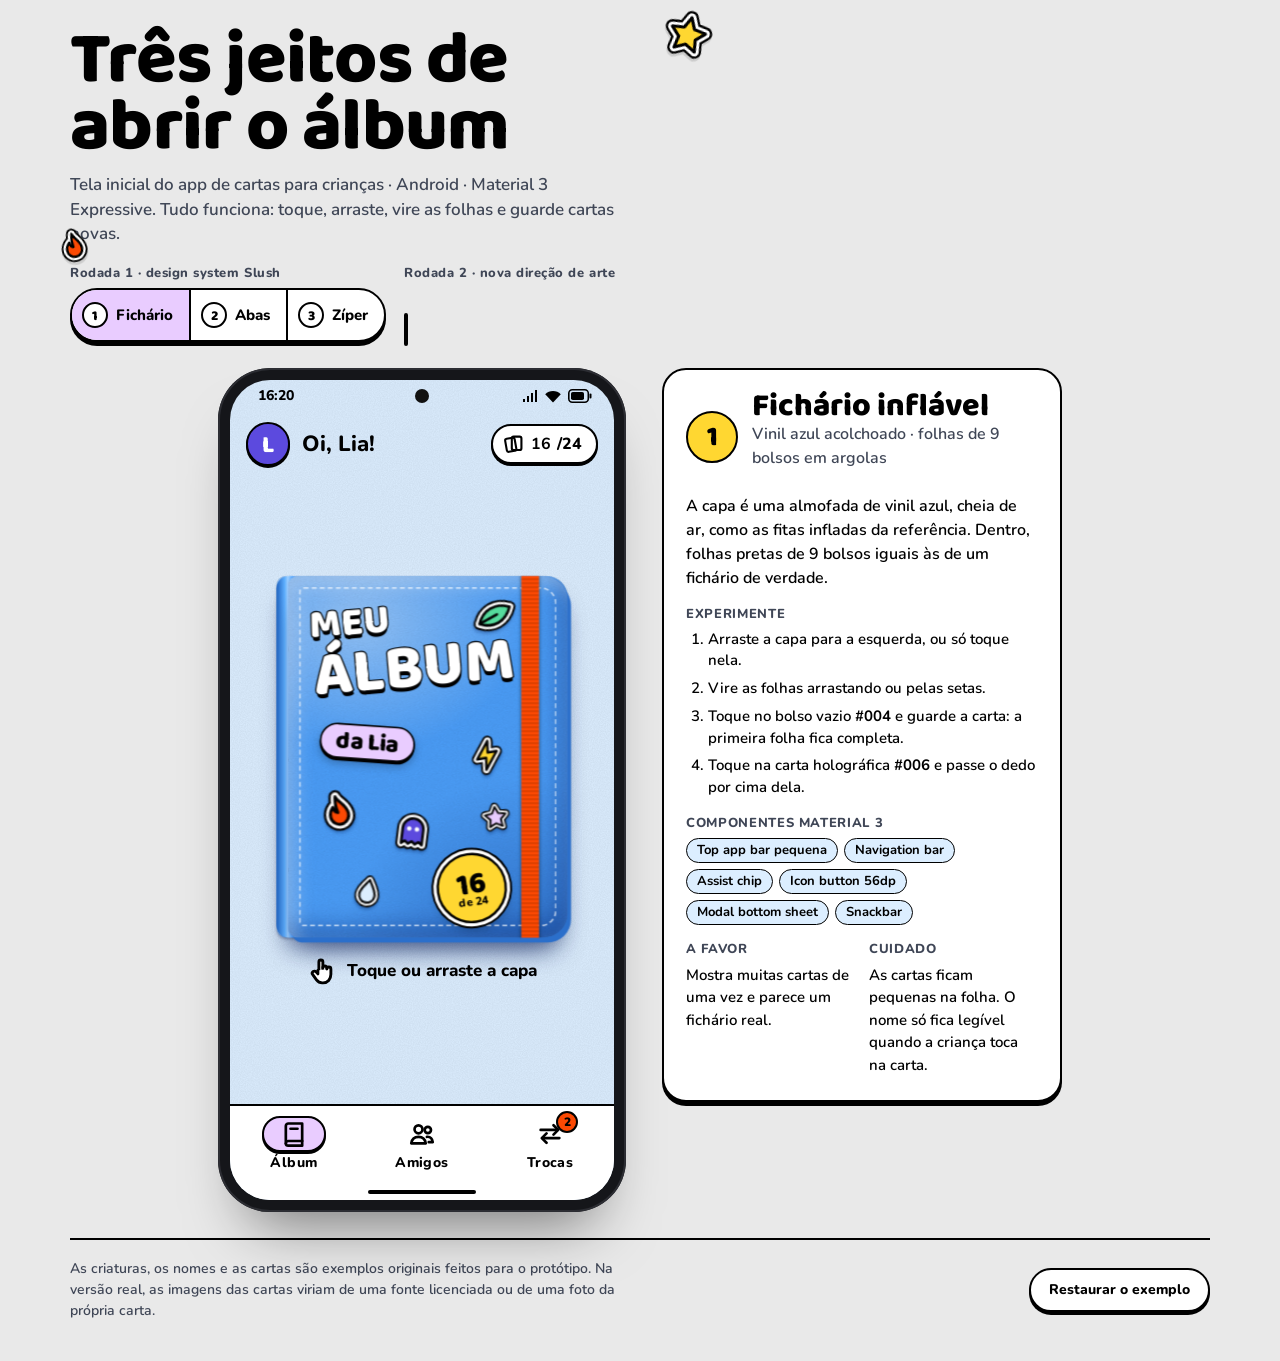
==== prototypes/home/index.html @ 99727672 "Design system do álbum e 3 protótipos da tela inicial - docs/DESIGN.md: referência Slush adaptada ao" ====
<!DOCTYPE html>
<html lang="pt-BR">
<head>
<meta charset="utf-8">
<meta name="viewport" content="width=device-width, initial-scale=1">
<title>Telas iniciais do álbum</title>
<link rel="preconnect" href="https://fonts.googleapis.com">
<link rel="preconnect" href="https://fonts.gstatic.com" crossorigin>
<link rel="stylesheet" href="https://fonts.googleapis.com/css2?family=Baloo+2:wght@600;700;800&family=Nunito:wght@600;700;800;900&display=swap">
<link rel="stylesheet" href="styles.css">
<link rel="stylesheet" href="album.css">
</head>
<body>
<div class="wrap">
  <header class="top">
    <div class="headline" id="headline">
      <h1>Três jeitos de abrir o álbum</h1>
      <p class="lede">Tela inicial do app de cartas para crianças · Android · Material 3 Expressive. Tudo funciona: toque, arraste, vire as folhas e guarde cartas novas.</p>
    </div>
    <div class="segs" id="segs"></div>
  </header>

  <main class="stagegrid">
    <div class="device-slot" id="slot">
      <div class="device" id="device">
        <div class="screen" id="screen"></div>
      </div>
    </div>
    <aside class="notes" id="notes" aria-live="polite"></aside>
  </main>

  <footer class="foot">
    <p>As criaturas, os nomes e as cartas são exemplos originais feitos para o protótipo. Na versão real, as imagens das cartas viriam de uma fonte licenciada ou de uma foto da própria carta.</p>
    <button class="btn-reset" id="reset" type="button">Restaurar o exemplo</button>
  </footer>
</div>

<svg width="0" height="0" style="position:absolute" aria-hidden="true">
  <defs>
    <linearGradient id="metal" x1="0" y1="0" x2="0" y2="1">
      <stop offset="0" stop-color="#ffffff"/>
      <stop offset=".45" stop-color="#bcc4d0"/>
      <stop offset=".6" stop-color="#7d8796"/>
      <stop offset="1" stop-color="#e9eef4"/>
    </linearGradient>
  </defs>
</svg>

<script src="core.js"></script>
<script src="v1.js"></script>
<script src="v2.js"></script>
<script src="v3.js"></script>
<script src="app.js"></script>
</body>
</html>
---- prototypes/home/styles.css ----
/* Mural pastel com adesivos de contorno preto (rodada 1); cada variação da rodada 2 troca a pele inteira */
:root {
  --carbono: #000; --papel: #fff; --ceu: #dceeff; --nevoa: #e9e9e9;
  --azul: #4da2ff; --menta: #55db9c; --lavanda: #e9ccff; --brasa: #fb4903; --sol: #ffd731; --violeta: #5c4ade;
  --primary: #5c4ade; --on-surface-v: #3f4656; --outline-v: #b9c6da;
  --display: "Baloo 2", "Nunito", ui-rounded, system-ui, sans-serif;
  --ui: "Nunito", ui-rounded, system-ui, sans-serif;
  --grain: url("data:image/svg+xml,%3Csvg xmlns='http://www.w3.org/2000/svg' width='180' height='180'%3E%3Cfilter id='n'%3E%3CfeTurbulence type='fractalNoise' baseFrequency='.85' numOctaves='2' stitchTiles='stitch'/%3E%3CfeColorMatrix values='0 0 0 0 0 0 0 0 0 0 0 0 0 0 0 0 0 0 .6 0'/%3E%3C/filter%3E%3Crect width='100%25' height='100%25' filter='url(%23n)'/%3E%3C/svg%3E");
  color-scheme: light;
}
* { box-sizing: border-box; }
html, body { margin: 0; }
body { background: var(--nevoa); color: #000; font-family: var(--ui); -webkit-font-smoothing: antialiased; }
button { font: inherit; color: inherit; }
:focus-visible { outline: 3px solid var(--primary); outline-offset: 2px; }

/* ---------- Página de apresentação ---------- */
.wrap { max-width: 1180px; margin: 0 auto; padding: 28px 20px 40px; display: grid; gap: 26px; }
.top { display: flex; flex-wrap: wrap; gap: 20px 32px; align-items: flex-end; justify-content: space-between; }
.headline { position: relative; max-width: 640px; }
h1 { font: 800 clamp(40px, 6.2vw, 74px)/.9 var(--display); margin: 0; letter-spacing: -.01em; text-wrap: balance; }
.lede { font: 600 17px/1.45 var(--ui); color: var(--on-surface-v); margin: 12px 0 0; max-width: 56ch; }
.h-stk { position: absolute; transform: rotate(var(--r)); filter: drop-shadow(0 3px 0 rgba(0, 0, 0, .12)); pointer-events: none; }
.segs { display: flex; flex-wrap: wrap; gap: 14px 18px; }
.seg-wrap { display: grid; gap: 8px; }
.seg-label { font: 800 13px/1 var(--ui); letter-spacing: .04em; color: var(--on-surface-v); }
.seg { display: flex; border: 2px solid #000; border-radius: 999px; background: #fff; box-shadow: 0 4px 0 #000; overflow: hidden; width: max-content; max-width: 100%; }
.seg button { appearance: none; border: 0; background: transparent; font: 800 15px/1 var(--ui); padding: 0 16px 0 10px; height: 50px; display: flex; align-items: center; gap: 8px; cursor: pointer; white-space: nowrap; }
.seg button + button { border-left: 2px solid #000; }
.seg button[aria-selected="true"] { background: var(--lavanda); }
.seg b { display: grid; place-items: center; width: 26px; height: 26px; border-radius: 50%; border: 2px solid #000; background: #fff; font: 800 14px/1 var(--display); padding-top: 2px; }
.stagegrid { display: grid; grid-template-columns: auto minmax(280px, 400px); gap: 36px; justify-content: center; align-items: start; }
@media (max-width: 880px) { .stagegrid { grid-template-columns: 1fr; justify-items: center; } }
.device-slot { position: relative; }
.device { position: absolute; left: 0; top: 0; width: 408px; height: 844px; padding: 12px; background: #15161a; border-radius: 52px; transform-origin: 0 0; box-shadow: 0 40px 60px -30px rgba(0, 0, 0, .5), inset 0 0 0 2px #2c2d33; }
body.narrow .device { width: 384px; height: 820px; padding: 0; background: none; box-shadow: none; }
body.narrow .screen { box-shadow: 0 0 0 2px #000; border-radius: 28px; }
.notes { display: grid; gap: 16px; }
.ncard { background: #fff; border: 2px solid #000; border-radius: 24px; box-shadow: 0 4px 0 #000; padding: 22px 22px 24px; }
.n-top { display: flex; gap: 14px; align-items: center; margin-bottom: 12px; }
.n-num { flex: none; display: grid; place-items: center; width: 52px; height: 52px; border-radius: 50%; border: 2px solid #000; background: var(--sol); font: 800 28px/1 var(--display); padding-top: 3px; }
.ncard h2 { font: 800 32px/.92 var(--display); margin: 0; text-wrap: balance; }
.n-tag { margin: 4px 0 0; font: 700 14px/1.3 var(--ui); color: var(--on-surface-v); }
.ncard p { font: 600 16px/1.5 var(--ui); margin: 0 0 12px; }
.ncard h3 { font: 800 13px/1 var(--ui); letter-spacing: .05em; text-transform: uppercase; margin: 18px 0 8px; color: var(--on-surface-v); }
.ncard ol { margin: 0; padding-left: 22px; display: grid; gap: 6px; font: 600 15px/1.45 var(--ui); }
.n-chips { display: flex; flex-wrap: wrap; gap: 6px; }
.n-chips span { border: 1.5px solid #000; border-radius: 999px; padding: 5px 10px; font: 700 13px/1 var(--ui); background: var(--ceu); }
.n-refs { font: 600 14px/1.45 var(--ui); margin: 0; }
.n-pc { display: grid; grid-template-columns: 1fr 1fr; gap: 14px; }
.n-pc p { font-size: 15px; margin: 0; }
.foot { display: flex; flex-wrap: wrap; gap: 12px 24px; align-items: center; justify-content: space-between; border-top: 2px solid #000; padding-top: 18px; }
.foot p { margin: 0; font: 600 14px/1.5 var(--ui); color: var(--on-surface-v); max-width: 70ch; }
.btn-reset { appearance: none; border: 2px solid #000; background: #fff; border-radius: 999px; height: 44px; padding: 0 18px; font: 800 14px/1 var(--ui); cursor: pointer; box-shadow: 0 3px 0 #000; }

/* ---------- Tela do Android ---------- */
.screen { position: relative; width: 384px; height: 820px; border-radius: 40px; overflow: hidden; background: var(--ceu); display: grid; grid-template-rows: 32px 64px 1fr 80px 16px; isolation: isolate; font-family: var(--ui); }
.screen::before { content: ""; position: absolute; inset: 0; background: var(--grain); opacity: .12; mix-blend-mode: multiply; pointer-events: none; z-index: 0; }
.statusbar { display: flex; align-items: center; justify-content: space-between; padding: 0 22px 0 28px; font: 800 14px/1 var(--ui); position: relative; z-index: 2; }
.cam { position: absolute; left: 50%; top: 9px; width: 14px; height: 14px; margin-left: -7px; border-radius: 50%; background: #111; }
.sb-icons { display: flex; gap: 6px; align-items: center; }
.appbar { display: flex; align-items: center; gap: 12px; padding: 0 16px; position: relative; z-index: 20; }
.avatar { flex: none; width: 44px; height: 44px; border-radius: 50%; background: var(--violeta); border: 2px solid #000; box-shadow: 0 2px 0 #000; display: grid; place-items: center; color: #fff; font: 800 24px/1 var(--display); padding-top: 3px; }
.ab-title { font: 800 22px/1.1 var(--ui); flex: 1; white-space: nowrap; overflow: hidden; text-overflow: ellipsis; }
.icon-btn { flex: none; width: 48px; height: 48px; border-radius: 50%; border: 2px solid #000; background: #fff; box-shadow: 0 3px 0 #000; display: grid; place-items: center; cursor: pointer; transition: transform .14s cubic-bezier(.3, 1.6, .5, 1), box-shadow .14s; }
.icon-btn:active { transform: translateY(3px); box-shadow: 0 0 0 #000; }
.count { flex: none; display: inline-flex; align-items: center; gap: 6px; height: 40px; padding: 0 14px 0 10px; border-radius: 999px; border: 2px solid #000; background: #fff; box-shadow: 0 2px 0 #000; font: 800 16px/1 var(--ui); font-variant-numeric: tabular-nums; }
.count.bump { animation: bump .5s cubic-bezier(.3, 1.6, .5, 1); }
@keyframes bump { 40% { transform: scale(1.22) rotate(-4deg); } }
.stage { position: relative; overflow: hidden; z-index: 1; }
.navbar { position: relative; z-index: 20; background: #fff; border-top: 2px solid #000; display: grid; grid-template-columns: repeat(3, 1fr); padding-top: 10px; }
.nav-item { appearance: none; border: 0; background: none; display: flex; flex-direction: column; align-items: center; gap: 4px; cursor: pointer; padding: 0; }
.nav-ind { position: relative; width: 64px; height: 36px; border-radius: 999px; display: grid; place-items: center; border: 2px solid transparent; }
.nav-item.active .nav-ind { background: var(--lavanda); border-color: #000; box-shadow: 0 2px 0 #000; }
.nav-lb { font: 800 14px/1 var(--ui); letter-spacing: .03em; }
.badge { position: absolute; top: -7px; right: 2px; min-width: 22px; height: 22px; padding: 0 5px; border-radius: 999px; background: var(--brasa); border: 2px solid #000; font: 900 12px/18px var(--ui); color: #000; text-align: center; font-style: normal; }
.gesture { position: relative; z-index: 20; background: #fff; display: grid; place-items: center; }
.gesture i { width: 108px; height: 4px; border-radius: 4px; background: #000; }

/* Dica com mãozinha */
.hint { position: absolute; left: 0; right: 0; display: flex; align-items: center; justify-content: center; gap: 10px; font: 800 17px/1.2 var(--ui); pointer-events: none; z-index: 45; }
.hand { display: grid; place-items: center; animation: tap 1.6s ease-in-out infinite; }
@keyframes tap { 0%, 100% { transform: translateY(0) scale(1); } 40% { transform: translateY(-6px) rotate(-8deg); } 55% { transform: translateY(2px) scale(.9); } }

/* Botões */
.btn { position: relative; appearance: none; display: inline-flex; align-items: center; justify-content: center; gap: 8px; height: 56px; padding: 0 24px; border-radius: 999px; border: 2px solid #000; font: 800 16px/1 var(--ui); letter-spacing: .03em; cursor: pointer; box-shadow: 0 4px 0 #000; transition: transform .16s cubic-bezier(.3, 1.6, .5, 1), box-shadow .16s; }
.btn:active { transform: translateY(4px); box-shadow: 0 0 0 #000; transition-duration: .06s; }
.btn-filled { background: var(--primary); color: #fff; height: 64px; width: 100%; font-size: 17px; }
.btn-filled::before { content: ""; position: absolute; left: 24px; top: 9px; width: 34%; height: 7px; border-radius: 99px; background: rgba(255, 255, 255, .38); }
.btn-text { background: none; border-color: transparent; box-shadow: none; height: 48px; width: 100%; color: var(--primary); }
.btn-text:active { transform: none; }
.rbtn { width: 56px; height: 56px; border-radius: 50%; border: 2px solid #000; background: #fff; box-shadow: 0 4px 0 #000; display: grid; place-items: center; cursor: pointer; transition: transform .16s cubic-bezier(.3, 1.6, .5, 1), box-shadow .16s, opacity .2s; }
.rbtn:active { transform: translateY(4px); box-shadow: 0 0 0 #000; }
.rbtn:disabled { opacity: .35; box-shadow: none; cursor: default; }
.pagepill { height: 44px; padding: 0 18px; display: flex; align-items: center; gap: 5px; border-radius: 999px; border: 2px solid #000; background: #fff; font: 800 16px/1 var(--ui); }

/* Camadas: scrim, sheet, carta ampliada, snackbar, confete */
.scrim { position: absolute; inset: 0; background: rgba(10, 12, 30, .55); opacity: 0; pointer-events: none; transition: opacity .3s; z-index: 50; }
.scrim.on { opacity: 1; pointer-events: auto; }
.sheet { position: absolute; left: 0; right: 0; bottom: 0; z-index: 60; background: #f4f9ff; border: 2px solid #000; border-bottom: 0; border-radius: 28px 28px 0 0; padding: 10px 24px 26px; transform: translateY(105%); display: flex; flex-direction: column; gap: 10px; }
.sh-handle { width: 32px; height: 4px; border-radius: 4px; background: #000; opacity: .4; margin: 0 auto 6px; }
.sh-chips { display: flex; gap: 8px; flex-wrap: wrap; }
.chip { display: inline-flex; align-items: center; gap: 6px; height: 32px; padding: 0 12px; border-radius: 999px; border: 2px solid #000; background: #fff; font: 800 14px/1 var(--ui); }
.chip-type { background: var(--tc); color: var(--on); }
.sh-title { font: 800 34px/.95 var(--display); margin: 4px 0 0; }
.sh-text { font: 600 17px/1.4 var(--ui); margin: 0; }
.sh-tip { font: 700 14px/1.3 var(--ui); color: var(--on-surface-v); margin: 0; }
.sh-actions { display: grid; gap: 4px; margin-top: 6px; }
.zoom { position: absolute; z-index: 55; perspective: 900px; cursor: pointer; touch-action: none; }
.zoom-tilt { transition: transform .25s ease-out; transform-style: preserve-3d; }
.zoom-flip { position: relative; aspect-ratio: 63/88; transform-style: preserve-3d; transition: transform .6s cubic-bezier(.3, 1.35, .5, 1); }
.zoom-flip.is-back { transform: rotateY(180deg); }
.zoom .zf { position: absolute; inset: 0; backface-visibility: hidden; -webkit-backface-visibility: hidden; }
.zoom .zf.back { transform: rotateY(180deg); }
.zoom .tcard, .zoom .tback { box-shadow: 0 2px 3px rgba(0, 0, 0, .35), 0 24px 40px -12px rgba(0, 0, 0, .55); }
.zoom .tc-glare { opacity: 1; }
.zoom .holo { animation: none; }
.snack { position: absolute; left: 16px; right: 16px; bottom: 108px; z-index: 80; min-height: 52px; padding: 14px 20px; border-radius: 999px; background: #000; color: #fff; font: 700 16px/1.3 var(--ui); display: flex; align-items: center; opacity: 0; transform: translateY(16px); transition: opacity .25s, transform .35s cubic-bezier(.3, 1.5, .5, 1); pointer-events: none; }
.snack.show { opacity: 1; transform: none; }
.conf { position: absolute; left: 0; top: 0; z-index: 90; pointer-events: none; display: block; }
.conf.dot { width: 10px; height: 10px; border-radius: 50%; border: 1.5px solid #000; }
.conf.sq { width: 9px; height: 9px; border-radius: 2px; border: 1.5px solid #000; }

/* ---------- Carta ---------- */
.tcard { container-type: inline-size; position: relative; width: 100%; aspect-ratio: 63/88; border-radius: 4.8% / 3.44%; overflow: hidden;
  background: linear-gradient(155deg, color-mix(in srgb, var(--tc) 70%, #fff) 0%, var(--tc) 38%, color-mix(in srgb, var(--tc) 82%, #000) 100%);
  box-shadow: 0 .6px 1.4px rgba(0, 0, 0, .45); }
.tc-in { position: absolute; inset: 4.4cqw; border-radius: 3.2cqw; background: #fff; border: .8cqw solid #000; padding: 3cqw 3.2cqw; display: flex; flex-direction: column; gap: 2.4cqw; }
.tc-head { display: flex; align-items: baseline; justify-content: space-between; gap: 2cqw; }
.tc-name { font: 800 10.5cqw/1 var(--display); white-space: nowrap; letter-spacing: -.01em; padding-top: 1cqw; }
.tc-hp { font: 800 9cqw/1 var(--display); white-space: nowrap; }
.tc-hp small { font: 800 5cqw/1 var(--ui); margin-right: .8cqw; }
.tc-art { position: relative; aspect-ratio: 100/78; border: .8cqw solid #000; border-radius: 2.4cqw; overflow: hidden; background: var(--tl); }
.tc-art svg { display: block; width: 100%; height: 100%; }
.tc-move { display: flex; align-items: center; gap: 2cqw; font: 800 6.6cqw/1 var(--ui); white-space: nowrap; }
.tc-move b { margin-left: auto; font: 800 9cqw/1 var(--display); }
.tc-energy { flex: none; display: grid; place-items: center; width: 9cqw; height: 9cqw; padding: 1.2cqw; border-radius: 50%; background: var(--tc); border: .6cqw solid #000; }
.tc-energy svg { width: 100%; height: 100%; }
.tc-desc { margin: 0; font: 600 5.4cqw/1.25 var(--ui); color: #3f4656; flex: 1; }
.tc-foot { display: flex; justify-content: space-between; font: 800 5.6cqw/1 var(--ui); }
.tc-glare { position: absolute; inset: 0; pointer-events: none; background: radial-gradient(circle at var(--gx, 30%) var(--gy, 20%), rgba(255, 255, 255, .5), transparent 50%); mix-blend-mode: soft-light; opacity: 0; transition: opacity .3s; }
.holo { position: absolute; inset: 0; pointer-events: none; mix-blend-mode: color-dodge; opacity: .55;
  background: repeating-linear-gradient(115deg, #ff5fa2 0%, #ffd731 6%, #55db9c 12%, #4da2ff 18%, #b48cff 24%, #ff5fa2 30%);
  background-size: 300% 300%; background-position: var(--hx, 30%) var(--hy, 30%); animation: holo 5s ease-in-out infinite alternate; }
@keyframes holo { to { background-position: 90% 70%; } }
.tback { container-type: inline-size; position: relative; width: 100%; aspect-ratio: 63/88; border-radius: 4.8% / 3.44%; overflow: hidden; background: #2a1a7a; }
.tb-rings { position: absolute; inset: 4.4cqw; border-radius: 3.2cqw; background: repeating-radial-gradient(circle at 50% 50%, #5c4ade 0 7cqw, #6d5cf0 7cqw 14cqw); }
.tb-star { position: absolute; left: 30%; right: 30%; top: 22%; aspect-ratio: 1; display: block; }
.tb-star svg { width: 100%; height: 100%; }
.tb-word { position: absolute; left: 0; right: 0; bottom: 18%; text-align: center; font: 800 13cqw/.9 var(--display); color: #fff; -webkit-text-stroke: .8cqw #000; paint-order: stroke fill; }
.tb-q { position: absolute; left: 0; right: 0; bottom: 12%; text-align: center; font: 800 46cqw/1 var(--display); color: #fff; -webkit-text-stroke: 1.4cqw #000; paint-order: stroke fill; }

/* Bolso vazio, adesivos de status, carimbo */
.pk { appearance: none; border: 0; padding: 0; margin: 0; background: none; cursor: pointer; position: relative; display: block; text-align: left; }
.anchor { display: block; transform: translate(calc(var(--ix, 0) * var(--ins, 0) * 100%), calc(var(--iy, 0) * var(--ins, 0) * 100%)) translate(var(--dx, 0px), var(--dy, 0px)) rotate(var(--rot, 0deg)); }
.anchor.lifted { visibility: hidden; }
.ph { position: absolute; inset: 0; border-radius: 4.8% / 3.44%; display: block; container-type: inline-size; }
.ph-sil { position: absolute; left: 8%; right: 8%; top: 12%; aspect-ratio: 100/80; }
.ph-sil svg { width: 100%; height: 100%; display: block; }
.ph-q { position: absolute; left: 0; right: 0; top: 48%; text-align: center; font: 800 34cqw/1 var(--display); }
.ph-num { position: absolute; left: 0; right: 0; bottom: 7%; text-align: center; font: 800 max(12px, 12cqw)/1 var(--ui); font-style: normal; }
.dup { position: absolute; z-index: 3; top: -6px; right: -6px; min-width: 28px; height: 28px; padding: 0 4px; border-radius: 999px; background: var(--sol); border: 2px solid #000; box-shadow: 0 2px 0 #000; font: 900 13px/24px var(--ui); text-align: center; color: #000; }
.newb { position: absolute; z-index: 3; top: -7px; left: -6px; padding: 3px 7px; border-radius: 999px; background: var(--brasa); border: 2px solid #000; box-shadow: 0 2px 0 #000; font: 900 12px/1 var(--ui); letter-spacing: .04em; transform: rotate(-8deg); color: #000; }
.stamp { display: inline-flex; align-items: center; gap: 4px; padding: 4px 12px 5px 6px; border-radius: 999px; background: var(--menta); border: 2.5px solid #000; box-shadow: 0 3px 0 #000; font: 800 17px/1 var(--display); transform: rotate(8deg); white-space: nowrap; color: #000; }
.stamp.pop { animation: pop .6s cubic-bezier(.3, 1.6, .5, 1) both; }
@keyframes pop { 0% { transform: scale(0) rotate(-30deg); } 100% { transform: scale(1) rotate(8deg); } }

/* Folhas que viram */
.flip-host { touch-action: pan-y; }
.leaf { position: absolute; inset: 0; transform-style: preserve-3d; }
.leaf-Y { transform-origin: 0 50%; }
.leaf-X { transform-origin: 50% 0; }
.leaf-face { position: absolute; inset: 0; backface-visibility: hidden; -webkit-backface-visibility: hidden; }
.leaf-back-Y { transform: rotateY(180deg); }
.leaf-back-X { transform: rotateX(180deg); }
.leaf-shade { position: absolute; inset: 0; background: linear-gradient(90deg, rgba(0, 0, 0, .55), rgba(0, 0, 0, .12) 60%, rgba(0, 0, 0, 0)); opacity: 0; pointer-events: none; z-index: 20; }
.leaf-X .leaf-shade { background: linear-gradient(180deg, rgba(0, 0, 0, .5), rgba(0, 0, 0, .1) 60%, rgba(0, 0, 0, 0)); }
.leaf-light { position: absolute; inset: 0; background: linear-gradient(90deg, rgba(255, 255, 255, 0), rgba(255, 255, 255, .7)); opacity: 0; pointer-events: none; mix-blend-mode: soft-light; z-index: 20; }
.face { position: absolute; inset: 0; backface-visibility: hidden; -webkit-backface-visibility: hidden; }
.grain { position: absolute; inset: 0; background: var(--grain); opacity: .2; mix-blend-mode: multiply; border-radius: inherit; pointer-events: none; }
.book { position: absolute; left: 0; top: 0; transform-origin: 0 0; }

@media (prefers-reduced-motion: reduce) {
  *, *::before, *::after { animation: none !important; transition-duration: .01ms !important; }
}
---- prototypes/home/album.css ----
/* ===== Rodada 1 — V1 Fichário inflável ===== */
.v1-book { width: 364px; height: 452px; perspective: 1800px; }
.v1-back { position: absolute; inset: 0; border-radius: 12px 26px 26px 12px; background: radial-gradient(120% 80% at 30% 0%, rgba(255, 255, 255, .25), transparent 50%), #4f9ff7; box-shadow: inset 0 0 0 1.5px rgba(255, 255, 255, .25), inset -10px -14px 24px rgba(0, 30, 110, .3), 0 2px 3px rgba(10, 20, 60, .3), 0 22px 30px -12px rgba(10, 30, 90, .5); }
.v1-spine { position: absolute; left: 0; top: 0; bottom: 0; width: 34px; border-radius: 16px; background: linear-gradient(90deg, #1f63c0, #5fb0ff 30%, #9fd0ff 42%, #4da2ff 60%, #2366c4); z-index: 2; }
.v1-leaves { position: absolute; left: 38px; top: 10px; right: 10px; bottom: 10px; z-index: 10; perspective: 1700px; }
.v1-leaves .leaf-face { border-radius: 10px; }
.v1-rings { position: absolute; left: 14px; top: 10px; bottom: 10px; width: 44px; z-index: 30; pointer-events: none; }
.ring { position: absolute; left: 0; width: 44px; height: 24px; transform: translateY(-62%); overflow: visible; }
.v1-cover { position: absolute; left: 14px; top: 0; width: 350px; height: 452px; transform-origin: 0 50%; transform-style: preserve-3d; z-index: 40; cursor: grab; touch-action: pan-y; }
.v1-cf { border-radius: 12px 30px 30px 12px; overflow: hidden;
  background: radial-gradient(130% 80% at 25% 12%, rgba(255, 255, 255, .42), rgba(255, 255, 255, 0) 46%), radial-gradient(120% 90% at 85% 105%, rgba(0, 40, 130, .38), rgba(0, 40, 130, 0) 55%), #4da2ff;
  box-shadow: inset 10px 12px 22px rgba(255, 255, 255, .35), inset -12px -16px 26px rgba(0, 30, 110, .35), 5px 7px 0 -1px #2b6fcb, 0 26px 34px -14px rgba(10, 30, 90, .55); }
.v1-ci { transform: rotateY(180deg); border-radius: 30px 12px 12px 30px; background: #7db9ff; box-shadow: inset 0 0 0 2px rgba(255, 255, 255, .2), inset 0 0 40px rgba(0, 40, 130, .25); }
.stitch { position: absolute; inset: 14px; border: 2.5px dashed rgba(255, 255, 255, .7); border-radius: 6px 20px 20px 6px; pointer-events: none; }
.v1-title { position: absolute; left: 30px; top: 30px; display: flex; flex-direction: column; gap: 6px; transform: rotate(-5deg); color: #fff; -webkit-text-stroke: 3px #000; paint-order: stroke fill; text-shadow: 0 5px 0 #000; }
.v1-title span:first-child { font: 800 50px/.9 var(--display); }
.v1-title span:last-child { font: 800 78px/.9 var(--display); }
.v1-name { position: absolute; left: 40px; top: 186px; background: var(--lavanda); border: 2.5px solid #000; border-radius: 999px; padding: 6px 18px 4px; font: 800 30px/1 var(--display); transform: rotate(4deg); box-shadow: 0 3px 0 #000, 0 6px 10px rgba(0, 0, 0, .25); }
.cstk { position: absolute; transform: rotate(var(--r)); filter: drop-shadow(0 3px 2px rgba(0, 30, 90, .3)); }
.v1-prog { position: absolute; left: 186px; top: 346px; width: 88px; height: 88px; border-radius: 50%; background: var(--sol); border: 3px solid #000; box-shadow: 0 0 0 4px #fff, 0 0 0 6.5px #000, 0 8px 12px rgba(0, 0, 0, .25); display: flex; flex-direction: column; align-items: center; justify-content: center; transform: rotate(-8deg); }
.v1-prog b { font: 800 38px/.8 var(--display); padding-top: 6px; }
.v1-prog span { font: 800 14px/1 var(--ui); }
.v1-strap { position: absolute; top: -3px; bottom: -3px; left: 292px; width: 22px; border-radius: 3px; background: repeating-linear-gradient(0deg, #e04000 0 2px, #fb4903 2px 5px); box-shadow: -2px 0 3px rgba(0, 0, 0, .25), 2px 0 3px rgba(0, 0, 0, .25); transition: transform .28s cubic-bezier(.3, 0, .8, .15), opacity .28s; }
.strap-off .v1-strap { transform: translateX(90px) rotate(10deg); opacity: 0; }
.v1-plate { position: absolute; left: 70px; right: 70px; top: 150px; padding: 18px; border-radius: 18px; background: #fff; border: 2.5px solid #000; text-align: center; transform: rotate(-3deg); }
.v1-plate small, .v2-plate small, .v3-plate small { display: block; font: 700 15px/1.2 var(--ui); }
.v1-plate b, .v2-plate b, .v3-plate b { font: 800 44px/1 var(--display); }
.v1-leaf { position: absolute; inset: 0; border-radius: 10px; background: #1b2033; box-shadow: inset 0 0 0 1px rgba(255, 255, 255, .06), 0 1px 2px rgba(0, 0, 0, .4); }
.v1-lb { position: absolute; inset: 0; border-radius: 10px; background: #151a2b; background-image: linear-gradient(rgba(255, 255, 255, .05) 1px, transparent 1px), linear-gradient(90deg, rgba(255, 255, 255, .05) 1px, transparent 1px); background-size: 33.3% 33.3%; }
.hole { position: absolute; left: 8px; width: 10px; height: 10px; margin-top: -5px; border-radius: 50%; background: #090c16; box-shadow: 0 0 0 2.5px rgba(255, 255, 255, .14); }
.v1-grid { position: absolute; inset: 12px 10px 12px 26px; display: grid; grid-template-columns: repeat(3, 1fr); gap: 7px; align-content: center; }
.pk1 { aspect-ratio: .72; border-radius: 6px; background: rgba(255, 255, 255, .035); box-shadow: inset 0 0 0 1px rgba(255, 255, 255, .1); }
.pk1 .anchor { position: absolute; left: 4%; right: 4%; bottom: 3%; aspect-ratio: 63/88; }
.sleeve { position: absolute; pointer-events: none; z-index: 2; }
.pk1 .sleeve { inset: 9% 0 0; border-radius: 3px 3px 6px 6px; background: linear-gradient(118deg, rgba(255, 255, 255, .28), rgba(255, 255, 255, .06) 26%, rgba(255, 255, 255, 0) 40%, rgba(255, 255, 255, .1) 62%, rgba(255, 255, 255, 0) 78%); border-top: 1.5px solid rgba(255, 255, 255, .6); box-shadow: inset 0 0 0 1px rgba(255, 255, 255, .14); }
.pk1.unused { cursor: default; }
.v1 .ph { border: 1.5px dashed rgba(255, 255, 255, .3); }
.v1 .ph-q { color: rgba(255, 255, 255, .35); }
.v1 .ph-num { color: rgba(255, 255, 255, .78); }
.v1-stamp { position: absolute; top: -10px; right: -8px; z-index: 5; }
.ctrls { position: absolute; left: 10px; width: 364px; display: flex; align-items: center; justify-content: space-between; opacity: 0; pointer-events: none; z-index: 45; }

/* ===== V2 Livro de abas ===== */
.v2-book { width: 360px; height: 568px; perspective: 2000px; }
.v2-board { position: absolute; left: 2px; top: 0; width: 326px; height: 568px; border-radius: 6px 14px 14px 6px; background: #efbf00; box-shadow: inset 0 0 0 1px rgba(0, 0, 0, .08), 0 2px 3px rgba(10, 20, 60, .3), 0 22px 30px -12px rgba(10, 30, 90, .5); }
.v2-bind { position: absolute; left: 0; top: 0; width: 16px; height: 568px; border-radius: 6px 0 0 6px; background: linear-gradient(90deg, #3d2fb0, #7b6cf2 45%, #5c4ade); z-index: 12; }
.v2-tabs { position: absolute; left: 312px; top: 62px; display: flex; flex-direction: column; gap: 6px; z-index: 5; }
.tab2 { appearance: none; width: 46px; height: 62px; border: 2px solid #000; border-left: 0; border-radius: 0 16px 16px 0; background: var(--tc); box-shadow: 0 3px 0 #000; display: flex; flex-direction: column; align-items: center; justify-content: center; gap: 6px; padding: 0 0 0 10px; cursor: pointer; transition: height .35s cubic-bezier(.3, 1.4, .5, 1), width .35s cubic-bezier(.3, 1.4, .5, 1); }
.tab2 span { display: none; writing-mode: vertical-rl; font: 800 13px/1 var(--ui); letter-spacing: .03em; color: var(--on); }
.tab2.on { height: 116px; width: 52px; }
.tab2.on span { display: block; }
.v2-leaves { position: absolute; left: 10px; top: 6px; width: 312px; height: 556px; z-index: 10; perspective: 2000px; }
.v2-cover { position: absolute; left: 0; top: 0; width: 330px; height: 568px; transform-origin: 0 50%; transform-style: preserve-3d; z-index: 40; cursor: pointer; }
.v2-cf { border-radius: 6px 16px 16px 6px; overflow: hidden;
  background: radial-gradient(130% 90% at 20% 0%, rgba(255, 255, 255, .35), transparent 55%), radial-gradient(120% 80% at 90% 110%, rgba(140, 90, 0, .25), transparent 60%), #ffd731;
  box-shadow: 5px 6px 0 -1px #e2b100, 9px 10px 0 -2px #fff, 10px 11px 0 -1px #d9dee8, 0 26px 34px -14px rgba(10, 30, 90, .55); }
.v2-ci { transform: rotateY(180deg); border-radius: 16px 6px 6px 16px; background: radial-gradient(circle at 20px 20px, #fff 0 3px, transparent 3.5px) 0 0/40px 40px, #e9ccff; }
.linen { position: absolute; inset: 0; background: repeating-linear-gradient(0deg, rgba(0, 0, 0, .035) 0 1px, transparent 1px 3px), repeating-linear-gradient(90deg, rgba(255, 255, 255, .12) 0 1px, transparent 1px 3px); pointer-events: none; }
.v2-cloth { position: absolute; left: 0; top: 0; bottom: 0; width: 42px; background: linear-gradient(90deg, #3d2fb0, #7b6cf2 40%, #5c4ade 70%, #4a3ac6); box-shadow: 2px 0 0 rgba(0, 0, 0, .25); }
.v2-cloth::before, .v2-cloth::after { content: ""; position: absolute; left: 0; right: 0; height: 3px; background: rgba(0, 0, 0, .25); box-shadow: 0 1px 0 rgba(255, 255, 255, .25); }
.v2-cloth::before { top: 44px; } .v2-cloth::after { bottom: 44px; }
.v2-corner { position: absolute; right: 0; width: 54px; height: 54px; background: linear-gradient(135deg, #7b6cf2, #4a3ac6); }
.v2-corner.tr { top: 0; clip-path: polygon(0 0, 100% 0, 100% 100%); }
.v2-corner.br { bottom: 0; clip-path: polygon(100% 0, 100% 100%, 0 100%); }
.v2-title { position: absolute; left: 64px; top: 40px; font: 800 72px/.9 var(--display); text-shadow: 0 4px 0 rgba(255, 255, 255, .55); }
.v2-window { position: absolute; left: 80px; top: 214px; width: 206px; height: 180px; border-radius: 28px; background: #d9ab00; padding: 6px; box-shadow: inset 0 3px 0 rgba(255, 255, 255, .5); }
.v2-win-in { position: relative; width: 100%; height: 100%; border-radius: 22px; overflow: hidden; background: #f6ecff; }
.v2-win-in svg { width: 100%; height: 100%; display: block; }
.v2-win-in::after { content: ""; position: absolute; inset: 0; border-radius: inherit; box-shadow: inset 0 8px 14px rgba(0, 0, 0, .35); }
.v2-fav { position: absolute; left: 42px; right: 0; top: 408px; text-align: center; }
.v2-fav span { display: inline-block; background: #fff; border: 2px solid #000; border-radius: 999px; padding: 6px 14px; font: 800 14px/1 var(--ui); transform: rotate(-3deg); }
.v2-sub { position: absolute; left: 42px; right: 0; bottom: 50px; text-align: center; font: 800 18px/1 var(--ui); }
.v2-plate { position: absolute; left: 60px; right: 60px; top: 190px; padding: 22px 18px; border-radius: 12px; background: #fff; border: 2.5px solid #000; text-align: center; }
.pg2 { position: absolute; inset: 0; border-radius: 3px 12px 12px 3px; background: #fbfcff; overflow: hidden; box-shadow: 0 1px 2px rgba(0, 0, 0, .25); }
.pg2::before { content: ""; position: absolute; left: 0; top: 0; bottom: 0; width: 26px; background: linear-gradient(90deg, rgba(40, 30, 80, .22), rgba(40, 30, 80, 0)); z-index: 4; pointer-events: none; }
.v2-lb { position: absolute; inset: 0; border-radius: 12px 3px 3px 12px; background: #f1f3f8; }
.pg2-water { position: absolute; right: -50px; top: -46px; transform: rotate(14deg); pointer-events: none; }
.pg2-head { position: relative; display: flex; align-items: center; gap: 10px; padding: 14px 16px 0 22px; height: 74px; }
.pg2-ht { display: grid; gap: 5px; flex: 1; min-width: 0; justify-items: start; }
.pg2-head h3 { margin: 0; font: 800 36px/.9 var(--display); padding-top: 6px; white-space: nowrap; }
.pg2-prog .stamp { font-size: 15px; padding: 2px 10px 3px 4px; }
.dots { display: flex; gap: 5px; }
.dots i { width: 14px; height: 14px; border-radius: 50%; border: 2px solid #000; background: #fff; }
.dots i.on { background: var(--tc); }
.pg2-grid { position: relative; display: grid; grid-template-columns: 1fr 1fr; gap: 10px 12px; padding: 10px 16px 0 22px; }
.sl2 { text-align: center; }
.sl2-frame { position: relative; display: block; border-radius: 10px; background: color-mix(in srgb, var(--tl) 60%, transparent); box-shadow: inset 0 0 0 1.5px rgba(0, 0, 0, .1); }
.sl2 .anchor { position: relative; margin: 7px; aspect-ratio: 63/88; }
.sl2 .tcard { box-shadow: 0 1px 1px rgba(0, 0, 0, .3), 0 5px 8px -3px rgba(0, 0, 0, .3); }
.v2 .ph { border: 2px dashed rgba(0, 0, 0, .2); background: rgba(255, 255, 255, .55); }
.v2 .ph-q { color: rgba(0, 0, 0, .18); }
.v2 .ph-num { color: rgba(0, 0, 0, .5); }
.pc { position: absolute; width: 20px; height: 20px; z-index: 2; pointer-events: none; filter: drop-shadow(0 0 .6px rgba(0, 0, 0, .7)) drop-shadow(0 1px 1px rgba(0, 0, 0, .2)); }
.pc i { position: absolute; inset: 0; background: linear-gradient(135deg, rgba(255, 255, 255, .95), rgba(205, 215, 235, .8)); }
.pc.tl { left: 3px; top: 3px; } .pc.tl i { clip-path: polygon(0 0, 100% 0, 0 100%); }
.pc.tr { right: 3px; top: 3px; } .pc.tr i { clip-path: polygon(0 0, 100% 0, 100% 100%); }
.pc.bl { left: 3px; bottom: 3px; } .pc.bl i { clip-path: polygon(0 0, 0 100%, 100% 100%); }
.pc.br { right: 3px; bottom: 3px; } .pc.br i { clip-path: polygon(100% 0, 100% 100%, 0 100%); }
.sl2-cap { display: block; margin-top: 4px; font: 800 13px/1.1 var(--ui); color: #3f4656; white-space: nowrap; }
.sl2 .dup { top: -4px; right: -4px; }
.pg2-no { position: absolute; bottom: 18px; left: 0; right: 0; text-align: center; font: 800 15px/1 var(--display); color: #9aa3b5; }
.curl { position: absolute; bottom: 0; width: 60px; height: 60px; border: 0; padding: 0; background: none; cursor: pointer; z-index: 6; color: #3f4656; }
.curl-next { right: 0; } .curl-prev { left: 0; }
.curl .hole2 { position: absolute; inset: 0; background: #e6e9f0; }
.curl-next .hole2 { clip-path: polygon(100% 0, 100% 100%, 0 100%); }
.curl-prev .hole2 { clip-path: polygon(0 0, 100% 100%, 0 100%); }
.curl .flapw { position: absolute; inset: 0; filter: drop-shadow(-2px -2px 2px rgba(0, 0, 0, .2)); }
.curl-prev .flapw { filter: drop-shadow(2px -2px 2px rgba(0, 0, 0, .2)); }
.curl .flap { position: absolute; inset: 0; }
.curl-next .flap { clip-path: polygon(100% 0, 0 100%, 0 0); background: linear-gradient(135deg, #fff 0%, #dfe4ee 50%); }
.curl-prev .flap { clip-path: polygon(0 0, 100% 100%, 100% 0); background: linear-gradient(225deg, #fff 0%, #dfe4ee 50%); }
.curl svg { position: absolute; top: 6px; }
.curl-next svg { left: 6px; } .curl-prev svg { right: 6px; }

/* ===== V3 Zíper ===== */
.v3-book { width: 364px; height: 440px; perspective: 1800px; }
.v3-frame { position: absolute; inset: 0; border-radius: 26px; background: radial-gradient(120% 80% at 30% 0%, rgba(255, 255, 255, .12), transparent 50%), #4434c6; box-shadow: inset 0 0 0 2px rgba(0, 0, 0, .2), inset 0 10px 24px rgba(0, 0, 0, .35), 0 2px 3px rgba(10, 20, 60, .3), 0 22px 30px -12px rgba(10, 30, 90, .5); }
.zip { position: absolute; inset: 0; width: 100%; height: 100%; pointer-events: none; overflow: visible; }
.v3-car { position: absolute; left: 14px; right: 24px; top: 24px; bottom: 24px; display: flex; gap: 12px; overflow-x: auto; overflow-y: hidden; scroll-snap-type: x mandatory; scrollbar-width: none; touch-action: pan-x; border-radius: 14px; }
.v3-car::-webkit-scrollbar { display: none; }
.car-end { flex: 0 0 28px; }
.pg3 { flex: 0 0 286px; height: 100%; scroll-snap-align: start; position: relative; border-radius: 14px; background: var(--pc); padding: 11px; display: grid; grid-template-columns: 1fr 1fr; gap: 10px; align-content: center; box-shadow: 0 1px 2px rgba(0, 0, 0, .3); }
.pk3 { aspect-ratio: .729; border-radius: 9px; background: rgba(255, 255, 255, .3); box-shadow: inset 0 0 0 1.5px rgba(255, 255, 255, .85), 0 1px 1px rgba(0, 0, 0, .08); }
.pk3 .anchor { position: absolute; left: 3%; width: 94%; top: 2.15%; aspect-ratio: 63/88; }
.pk3 .sleeve { inset: 0; border-radius: 9px; background: linear-gradient(125deg, rgba(255, 255, 255, .38), rgba(255, 255, 255, .06) 30%, rgba(255, 255, 255, 0) 44%, rgba(255, 255, 255, .14) 66%, rgba(255, 255, 255, 0) 80%); border-right: 2px solid rgba(255, 255, 255, .95); }
.notch { position: absolute; right: -1px; top: 50%; width: 12px; height: 26px; margin-top: -13px; border-radius: 13px 0 0 13px; border: 1.5px solid rgba(255, 255, 255, .95); border-right: 0; z-index: 3; pointer-events: none; }
.v3 .ph { border: 1.5px dashed rgba(0, 0, 0, .25); }
.v3 .ph-q { color: rgba(0, 0, 0, .25); }
.v3 .ph-num { color: rgba(0, 0, 0, .6); }
.v3-stamp { position: absolute; top: -8px; right: -6px; z-index: 5; }
.v3-cover { position: absolute; left: 0; top: 0; width: 364px; height: 440px; transform-origin: 0 50%; transform-style: preserve-3d; z-index: 40; }
.v3-cf { border-radius: 26px;
  background: repeating-linear-gradient(45deg, transparent 0 40px, rgba(255, 255, 255, .13) 40px 42px), repeating-linear-gradient(-45deg, transparent 0 40px, rgba(255, 255, 255, .13) 40px 42px), radial-gradient(120% 80% at 25% 10%, rgba(255, 255, 255, .3), transparent 50%), radial-gradient(120% 90% at 85% 105%, rgba(20, 0, 90, .4), transparent 55%), #5c4ade;
  box-shadow: inset 8px 10px 20px rgba(255, 255, 255, .22), inset -10px -14px 24px rgba(20, 0, 80, .4), 5px 7px 0 -1px #3a2aa8, 0 26px 34px -14px rgba(10, 30, 90, .55); }
.v3-ci { transform: rotateY(180deg); border-radius: 26px; background: #4434c6; }
.v3-plate { position: absolute; left: 80px; right: 80px; top: 160px; padding: 18px; border-radius: 14px; background: #fff; border: 2.5px solid #000; text-align: center; transform: rotate(2deg); }
.v3-patch { position: absolute; left: 70px; top: 62px; width: 164px; height: 164px; border-radius: 50%; background: var(--brasa); box-shadow: 0 0 0 5px #c43a00, 0 5px 0 5px rgba(0, 0, 0, .22), inset 0 -6px 0 rgba(0, 0, 0, .12); display: flex; flex-direction: column; align-items: center; justify-content: center; gap: 2px; transform: rotate(-6deg); }
.v3-patch::after, .v3-mini::after { content: ""; position: absolute; inset: 8px; border-radius: 50%; border: 2.5px dashed rgba(255, 255, 255, .8); }
.v3-patch b { font: 800 34px/.88 var(--display); text-align: center; text-shadow: 0 2px 0 rgba(255, 255, 255, .35); padding-top: 4px; }
.v3-mini { position: absolute; width: 72px; height: 72px; border-radius: 50%; display: grid; place-items: center; background: var(--mc); box-shadow: 0 0 0 4px var(--rim), 0 4px 0 4px rgba(0, 0, 0, .22); transform: rotate(var(--r)); }
.v3-tag { position: absolute; left: 156px; top: 356px; background: #fff; padding: 8px 14px; border-radius: 4px; font: 800 16px/1 var(--ui); box-shadow: 0 2px 3px rgba(0, 0, 0, .3); transform: rotate(3deg); }
.v3-hit { position: absolute; width: 64px; height: 64px; border-radius: 50%; border: 0; background: transparent; cursor: grab; touch-action: none; z-index: 5; }
.v3-bubs { position: absolute; left: 0; right: 0; display: flex; justify-content: center; gap: 9px; opacity: 0; pointer-events: none; z-index: 45; }
.bub { position: relative; width: 48px; height: 48px; border-radius: 50%; border: 2px solid #000; background: #fff; box-shadow: 0 3px 0 #000; display: grid; place-items: center; cursor: pointer; padding: 0; transition: transform .3s cubic-bezier(.3, 1.6, .5, 1), background .2s; }
.bub svg { position: absolute; inset: 3px; width: 38px; height: 38px; }
.bub .trk { fill: none; stroke: #e4e9f2; stroke-width: 4; }
.bub .prg { fill: none; stroke: var(--primary); stroke-width: 4; stroke-linecap: round; }
.bub b { position: relative; font: 800 18px/1 var(--display); padding-top: 3px; }
.bub.on { background: var(--lavanda); transform: scale(1.14); }
.bstar { position: absolute; top: -10px; right: -10px; }
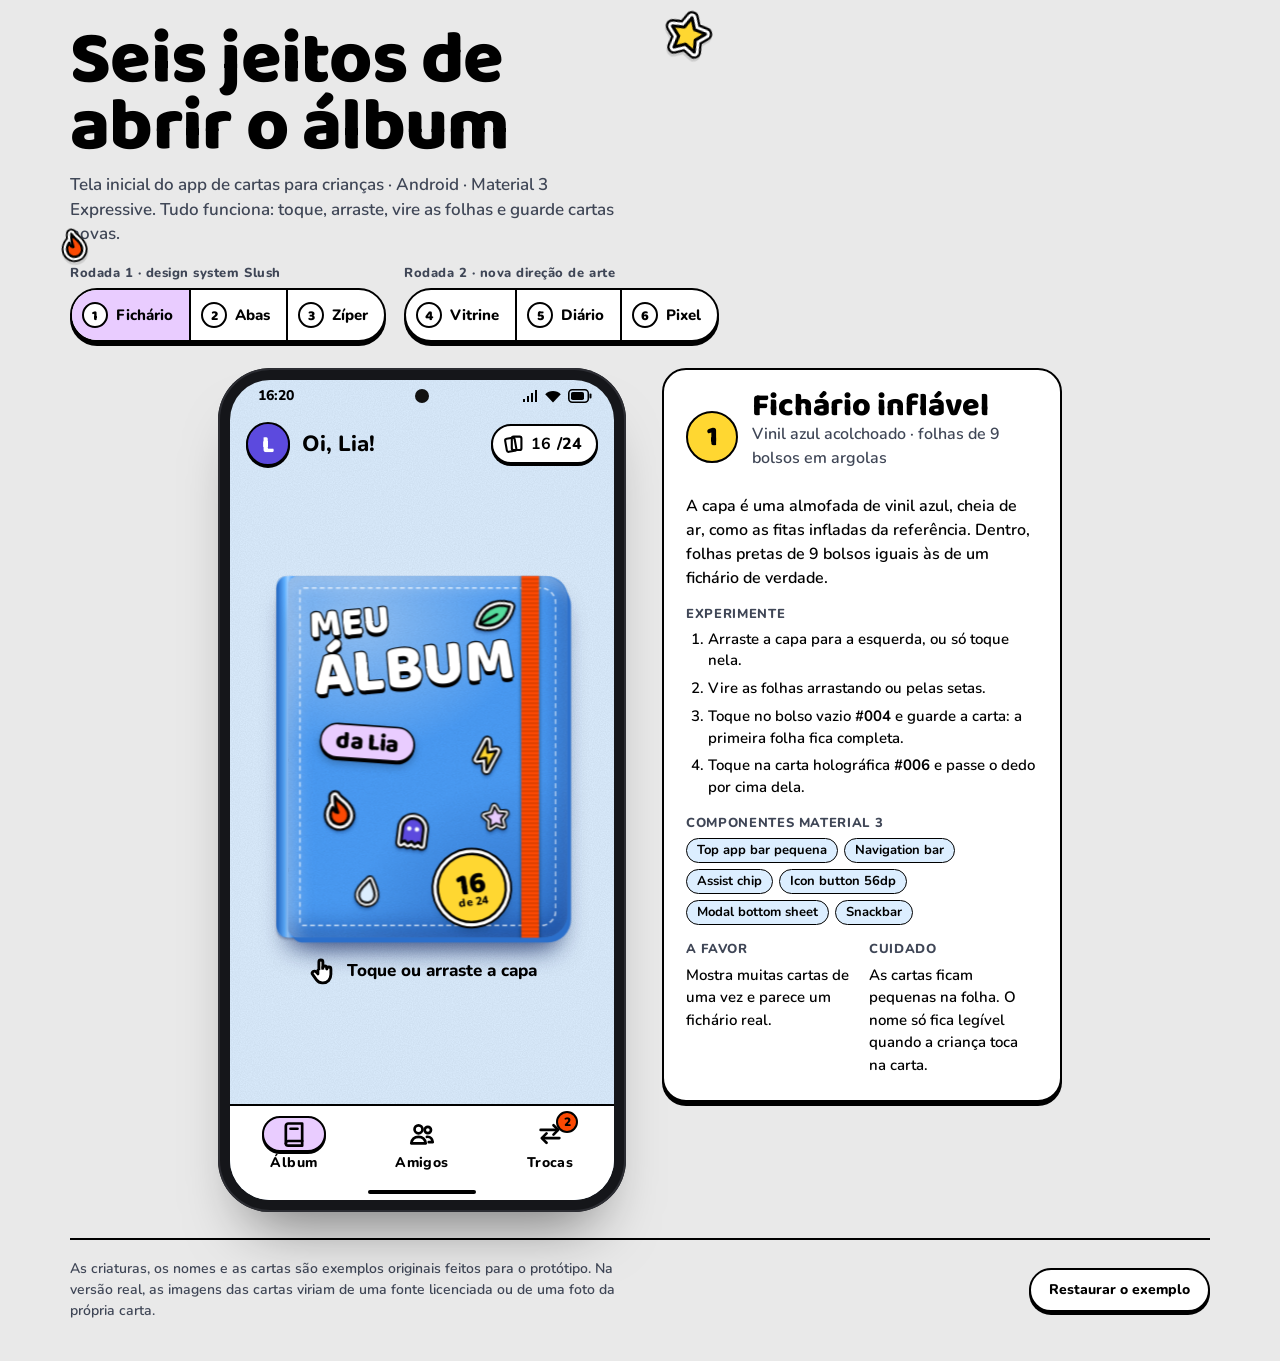
==== commit 1e36deea: "Rodada 2: direção de arte com referências e 3 novas variações - docs/REFERENCIAS.md: análise de TCG " ====
--- a/prototypes/home/index.html
+++ b/prototypes/home/index.html
@@ -6,15 +6,18 @@
 <title>Telas iniciais do álbum</title>
 <link rel="preconnect" href="https://fonts.googleapis.com">
 <link rel="preconnect" href="https://fonts.gstatic.com" crossorigin>
-<link rel="stylesheet" href="https://fonts.googleapis.com/css2?family=Baloo+2:wght@600;700;800&family=Nunito:wght@600;700;800;900&display=swap">
+<link rel="stylesheet" href="https://fonts.googleapis.com/css2?family=Andika:wght@400;700&family=Baloo+2:wght@600;700;800&family=Lexend:wght@400;500;600;700&family=Nunito:wght@600;700;800;900&family=Patrick+Hand&family=Pixelify+Sans:wght@400;500;600;700&display=swap">
 <link rel="stylesheet" href="styles.css">
 <link rel="stylesheet" href="album.css">
+<link rel="stylesheet" href="v4.css">
+<link rel="stylesheet" href="v5.css">
+<link rel="stylesheet" href="v6.css">
 </head>
 <body>
 <div class="wrap">
   <header class="top">
     <div class="headline" id="headline">
-      <h1>Três jeitos de abrir o álbum</h1>
+      <h1>Seis jeitos de abrir o álbum</h1>
       <p class="lede">Tela inicial do app de cartas para crianças · Android · Material 3 Expressive. Tudo funciona: toque, arraste, vire as folhas e guarde cartas novas.</p>
     </div>
     <div class="segs" id="segs"></div>
@@ -50,6 +53,9 @@
 <script src="v1.js"></script>
 <script src="v2.js"></script>
 <script src="v3.js"></script>
+<script src="v4.js"></script>
+<script src="v5.js"></script>
+<script src="v6.js"></script>
 <script src="app.js"></script>
 </body>
 </html>
--- a/prototypes/home/v4.css
+++ b/prototypes/home/v4.css
@@ -0,0 +1,84 @@
+/* ===== Rodada 2 — V4 Vitrine: estúdio claro, vidro, grafite e brilho holográfico ===== */
+.skin-v4 { --v4-ink: #14161c; --v4-coral: #ff4d6d; --v4-glass: rgba(255, 255, 255, .62); --v4-font: "Lexend", system-ui, sans-serif; --primary: #14161c;
+  background: radial-gradient(120% 70% at 50% 34%, #ffffff 0%, #eef1f7 48%, #dde2ec 100%); font-family: var(--v4-font); color: var(--v4-ink); }
+.skin-v4::before { display: none; }
+.skin-v4 .statusbar { font-family: var(--v4-font); font-weight: 600; }
+.skin-v4 .appbar { margin: 4px 12px 6px; height: 54px; padding: 0 7px; border-radius: 999px; background: var(--v4-glass); backdrop-filter: blur(16px); -webkit-backdrop-filter: blur(16px); border: 1px solid rgba(255, 255, 255, .95); box-shadow: 0 10px 26px -10px rgba(20, 30, 60, .28); }
+.skin-v4 .avatar { width: 40px; height: 40px; border: 0; box-shadow: none; background: conic-gradient(from 200deg, #ff9ec7, #ffd36e, #8ef0c3, #8cc7ff, #c3a6ff, #ff9ec7); color: var(--v4-ink); font: 700 18px/1 var(--v4-font); padding: 0; }
+.skin-v4 .ab-title { font: 600 18px/1.1 var(--v4-font); letter-spacing: -.01em; }
+.skin-v4 .icon-btn { width: 40px; height: 40px; border: 0; box-shadow: none; background: #fff; }
+.skin-v4 .count { height: 40px; border: 0; box-shadow: none; background: var(--v4-ink); color: #fff; font: 600 15px/1 var(--v4-font); }
+.skin-v4 .navbar { background: transparent; border: 0; padding: 4px 16px 0; display: block; }
+.skin-v4 .navbar::before { content: ""; position: absolute; left: 16px; right: 16px; top: 6px; height: 66px; border-radius: 999px; background: var(--v4-glass); backdrop-filter: blur(16px); -webkit-backdrop-filter: blur(16px); border: 1px solid rgba(255, 255, 255, .95); box-shadow: 0 12px 30px -12px rgba(20, 30, 60, .35); }
+.skin-v4 .navbar { display: grid; grid-template-columns: 1.4fr 1fr 1fr; align-items: center; padding: 8px 22px 0; }
+.skin-v4 .nav-item { flex-direction: row; gap: 8px; height: 54px; justify-content: center; border-radius: 999px; position: relative; }
+.skin-v4 .nav-item.active { background: var(--v4-ink); color: #fff; }
+.skin-v4 .nav-ind { width: auto; height: auto; border: 0 !important; background: none !important; box-shadow: none !important; }
+.skin-v4 .nav-ind svg { width: 24px; height: 24px; }
+.skin-v4 .nav-lb { font: 600 14px/1 var(--v4-font); letter-spacing: 0; }
+.skin-v4 .nav-item:not(.active) .nav-lb { position: absolute; width: 1px; height: 1px; overflow: hidden; clip: rect(0 0 0 0); }
+.skin-v4 .badge { border: 2px solid #fff; background: var(--v4-coral); color: #fff; top: -8px; right: -10px; font-family: var(--v4-font); }
+.skin-v4 .gesture { background: transparent; }
+.skin-v4 .gesture i { background: var(--v4-ink); }
+.skin-v4 .hint { font: 600 15px/1.2 var(--v4-font); color: #3c4250; }
+.skin-v4 .sheet { background: rgba(255, 255, 255, .9); backdrop-filter: blur(20px); -webkit-backdrop-filter: blur(20px); border: 0; border-radius: 32px 32px 0 0; box-shadow: 0 -10px 40px rgba(20, 30, 60, .18); }
+.skin-v4 .sh-title { font: 700 30px/1 var(--v4-font); letter-spacing: -.02em; }
+.skin-v4 .sh-text { font: 400 17px/1.45 var(--v4-font); }
+.skin-v4 .sh-tip { font: 500 14px/1.3 var(--v4-font); }
+.skin-v4 .chip { border: 0; background: #eef1f6; font: 600 13px/1 var(--v4-font); }
+.skin-v4 .chip-type { background: var(--tc); }
+.skin-v4 .btn { border: 0; box-shadow: none; font-family: var(--v4-font); font-weight: 600; letter-spacing: 0; }
+.skin-v4 .btn-filled { background: var(--v4-ink); }
+.skin-v4 .btn-filled::before { display: none; }
+.skin-v4 .btn-text { color: var(--v4-ink); }
+.skin-v4 .snack { background: rgba(20, 22, 28, .86); backdrop-filter: blur(12px); font: 500 15px/1.3 var(--v4-font); }
+.skin-v4 .dup { border: 0; background: #fff; box-shadow: 0 2px 8px rgba(20, 30, 60, .3); font: 700 12px/28px var(--v4-font); }
+.skin-v4 .newb { border: 0; box-shadow: 0 2px 8px rgba(255, 77, 109, .45); background: var(--v4-coral); color: #fff; font: 700 11px/1 var(--v4-font); padding: 4px 8px; transform: none; }
+.skin-v4 .stamp { border: 0; box-shadow: 0 6px 16px -4px rgba(20, 30, 60, .4); background: #fff; font: 700 14px/1 var(--v4-font); transform: none; padding: 6px 12px 6px 6px; }
+.skin-v4 .stamp.pop { animation: pop4 .6s cubic-bezier(.3, 1.6, .5, 1) both; }
+@keyframes pop4 { 0% { transform: scale(0); } 100% { transform: scale(1); } }
+
+.v4-spot { position: absolute; left: 50%; top: 40px; width: 420px; height: 520px; margin-left: -210px; background: radial-gradient(closest-side, rgba(255, 255, 255, .95), rgba(255, 255, 255, 0)); pointer-events: none; }
+.v4-ped { position: absolute; left: 42px; top: 372px; width: 300px; height: 92px; transition: none; }
+.v4-ped-side { position: absolute; left: 0; right: 0; top: 30px; height: 40px; border-radius: 0 0 50% 50% / 0 0 40px 40px; background: linear-gradient(90deg, #b7bfcf, #f4f6fa 45%, #c3cad8); }
+.v4-ped-top { position: absolute; left: 0; right: 0; top: 0; height: 64px; border-radius: 50%; background: radial-gradient(60% 60% at 50% 40%, #ffffff, #e3e8f1 70%, #cfd6e3), repeating-conic-gradient(from var(--turn, 0deg), rgba(20, 30, 60, .04) 0 6deg, transparent 6deg 12deg); background-blend-mode: multiply; box-shadow: inset 0 -3px 0 rgba(20, 30, 60, .08); }
+.v4-ped-shadow { position: absolute; left: 10%; right: 10%; top: 72px; height: 22px; border-radius: 50%; background: radial-gradient(closest-side, rgba(20, 30, 60, .3), transparent); filter: blur(4px); z-index: -1; }
+.v4-book { width: 352px; height: 470px; perspective: 1300px; z-index: 5; }
+.v4-spin { position: absolute; inset: 0; transform-style: preserve-3d; pointer-events: none; }
+.v4-trays { position: absolute; inset: 0; touch-action: pan-y; pointer-events: auto; }
+.v4-tray { position: absolute; inset: 0; border-radius: 28px; background: linear-gradient(180deg, #ffffff, #f1f3f8); box-shadow: 0 1px 0 rgba(255, 255, 255, .9) inset, 0 24px 40px -18px rgba(20, 30, 60, .45), 0 2px 4px rgba(20, 30, 60, .12); padding: 18px; transform-origin: 50% 100%; }
+.v4-grid { position: relative; display: grid; grid-template-columns: repeat(3, 1fr); gap: 12px; height: 100%; align-content: center; }
+.v4-slot { aspect-ratio: .727; border-radius: 12px; background: #e8ecf3; box-shadow: inset 0 3px 6px rgba(20, 30, 60, .18), inset 0 -1px 0 rgba(255, 255, 255, .9); }
+.v4-slot.empty { background: #eef1f6; box-shadow: inset 0 2px 4px rgba(20, 30, 60, .1); }
+.v4-slot .anchor { position: absolute; left: 5%; right: 5%; top: 50%; margin-top: -62.9%; aspect-ratio: 63/88; }
+.v4-slot .tcard { box-shadow: 0 6px 12px -4px rgba(20, 30, 60, .35), 0 1px 2px rgba(20, 30, 60, .25); }
+.v4 .holo { animation: none; transition: background-position .2s; }
+.v4 .ph { border: 0; background: rgba(255, 255, 255, .5); box-shadow: inset 0 0 0 1.5px rgba(20, 24, 40, .1); }
+.v4 .ph-q { color: rgba(20, 24, 40, .22); font-family: var(--v4-font); font-weight: 700; }
+.v4 .ph-num { color: rgba(20, 24, 40, .55); font-family: var(--v4-font); font-weight: 600; }
+.v4-glass { position: absolute; inset: 0; border-radius: inherit; pointer-events: none; background: linear-gradient(115deg, rgba(255, 255, 255, 0) 20%, rgba(255, 255, 255, .5) calc(var(--hx, 40%) - 6%), rgba(255, 255, 255, 0) calc(var(--hx, 40%) + 14%)); mix-blend-mode: soft-light; }
+.v4-stamp { position: absolute; top: -12px; right: 14px; z-index: 5; }
+.v4-side { position: absolute; top: 0; height: 470px; width: 44px; border-radius: 10px; }
+.v4-right { left: 330px; transform: rotateY(90deg); background: linear-gradient(90deg, #0f1119, #262a3a 50%, #0f1119); }
+.v4-left { left: -22px; transform: rotateY(-90deg); background: linear-gradient(90deg, #1b1e2b, #3a3f55 50%, #1b1e2b); display: flex; flex-direction: column; justify-content: space-around; align-items: center; }
+.v4-left b { width: 18px; height: 34px; border-radius: 9px; background: linear-gradient(90deg, #8d96a8, #f2f4f8 50%, #8d96a8); }
+.v4-lid { position: absolute; inset: 0; border-radius: 28px; cursor: grab; pointer-events: auto; touch-action: pan-y; overflow: hidden;
+  background: radial-gradient(100% 60% at 30% 0%, rgba(255, 255, 255, .16), transparent 60%), linear-gradient(160deg, #3b4053, #1d2030 55%, #12141e);
+  box-shadow: inset 0 1px 0 rgba(255, 255, 255, .25), inset 0 0 0 1px rgba(255, 255, 255, .06), 0 30px 50px -20px rgba(10, 20, 50, .6); }
+.v4-lid-sheen { position: absolute; inset: 0; background: linear-gradient(105deg, transparent 30%, rgba(255, 255, 255, .1) 42%, transparent 52%); pointer-events: none; }
+.v4-window { position: absolute; left: 66px; top: 56px; width: 220px; height: 220px; border-radius: 50%; }
+.v4-ring { position: absolute; inset: -8px; border-radius: 50%; background: conic-gradient(from 0deg, #ff9ec7, #ffd36e, #8ef0c3, #8cc7ff, #c3a6ff, #ff9ec7); box-shadow: 0 0 30px rgba(195, 166, 255, .45); }
+.v4-win-card { position: absolute; inset: 0; border-radius: 50%; overflow: hidden; background: #f6ecff; box-shadow: inset 0 6px 16px rgba(0, 0, 0, .45); }
+.v4-win-card .tcard { position: absolute; width: 190%; left: -45%; top: -52%; }
+.v4-win-glass { position: absolute; inset: 0; border-radius: 50%; background: linear-gradient(135deg, rgba(255, 255, 255, .45), rgba(255, 255, 255, 0) 42%), radial-gradient(circle at 50% 120%, rgba(0, 0, 0, .25), transparent 60%); box-shadow: inset 0 0 0 2px rgba(255, 255, 255, .3); }
+.v4-word { position: absolute; left: 0; right: 0; top: 310px; text-align: center; color: #fff; font: 700 30px/1 var(--v4-font, "Lexend"); letter-spacing: .14em; }
+.v4-meter { position: absolute; left: 92px; right: 92px; top: 360px; height: 8px; border-radius: 99px; background: rgba(255, 255, 255, .14); overflow: hidden; }
+.v4-meter i { display: block; height: 100%; border-radius: inherit; background: linear-gradient(90deg, #ff9ec7, #ffd36e, #8ef0c3, #8cc7ff, #c3a6ff); }
+.v4-count { position: absolute; left: 0; right: 0; top: 382px; text-align: center; color: rgba(255, 255, 255, .78); font: 500 16px/1 var(--v4-font, "Lexend"); }
+.v4-pager { position: absolute; left: 0; right: 0; display: flex; justify-content: center; align-items: center; gap: 10px; opacity: 0; pointer-events: none; z-index: 30; }
+.v4-arrow { width: 48px; height: 48px; border-radius: 50%; border: 0; background: #fff; box-shadow: 0 6px 16px -6px rgba(20, 30, 60, .35); display: grid; place-items: center; cursor: pointer; color: #14161c; }
+.v4-arrow:disabled { opacity: .35; }
+.v4-dots { display: flex; align-items: center; gap: 6px; height: 48px; padding: 0 16px; border-radius: 999px; background: rgba(255, 255, 255, .7); font: 600 14px/1 "Lexend", sans-serif; }
+.v4-dots i { width: 8px; height: 8px; border-radius: 99px; background: #c4cad6; transition: width .3s; }
+.v4-dots i.on { width: 22px; background: #14161c; }
+.v4-dots span { margin-left: 6px; }
--- a/prototypes/home/v5.css
+++ b/prototypes/home/v5.css
@@ -0,0 +1,80 @@
+/* ===== Rodada 2 — V5 Diário de campo: kraft, papel quadriculado, fita washi, traço à mão ===== */
+.skin-v5 { --ink: #1f2a44; --leaf: #2e9e5b; --marker: #ffe45c; --redp: #e2412f; --hand: "Patrick Hand", "Comic Sans MS", cursive; --read: "Andika", system-ui, sans-serif; --primary: #2e9e5b; --hd: 255px 15px 225px 15px / 15px 225px 15px 255px;
+  background: #d6ead0; color: var(--ink); font-family: var(--read); }
+.skin-v5::before { opacity: .2; }
+.skin-v5 .statusbar { font-family: var(--read); font-weight: 700; }
+.skin-v5 .avatar { background: var(--marker); color: var(--ink); border: 2.5px solid var(--ink); border-radius: var(--hd); box-shadow: none; font: 400 28px/1 var(--hand); padding: 0; }
+.skin-v5 .ab-title { font: 400 30px/1 var(--hand); }
+.skin-v5 .icon-btn, .skin-v5 .count { border: 2.5px solid var(--ink); border-radius: var(--hd); box-shadow: 2px 3px 0 var(--ink); background: #fff; }
+.skin-v5 .count { box-shadow: none; font: 400 21px/1 var(--hand); }
+.skin-v5 .navbar { background: #fff; border-top: 2.5px dashed var(--ink); }
+.skin-v5 .nav-ind { border-color: transparent; }
+.skin-v5 .nav-item.active .nav-ind { background: var(--marker); border: 2.5px solid var(--ink); border-radius: var(--hd); box-shadow: none; }
+.skin-v5 .nav-lb { font: 400 19px/1 var(--hand); letter-spacing: 0; }
+.skin-v5 .badge { background: var(--redp); color: #fff; border: 2px solid #fff; font-family: var(--read); }
+.skin-v5 .hint { font: 400 23px/1.2 var(--hand); }
+.skin-v5 .sheet { background: linear-gradient(90deg, transparent 38px, #f3a6a0 38px, #f3a6a0 40px, transparent 40px), repeating-linear-gradient(#fff 0 31px, #cfe0f5 31px 32px); border: 2.5px solid var(--ink); border-bottom: 0; border-radius: 18px 18px 0 0; padding-left: 52px; }
+.skin-v5 .sh-handle { background: var(--ink); }
+.skin-v5 .sh-title { font: 400 40px/1 var(--hand); }
+.skin-v5 .sh-text { font: 400 17px/1.55 var(--read); }
+.skin-v5 .sh-tip { font: 400 19px/1.3 var(--hand); }
+.skin-v5 .chip { border: 2px solid var(--ink); border-radius: var(--hd); font: 400 18px/1 var(--hand); }
+.skin-v5 .btn { border: 2.5px solid var(--ink); border-radius: var(--hd); box-shadow: 3px 4px 0 var(--ink); font: 400 25px/1 var(--hand); letter-spacing: 0; }
+.skin-v5 .btn-filled { background: var(--leaf); }
+.skin-v5 .btn-filled::before { display: none; }
+.skin-v5 .btn-text { color: var(--ink); box-shadow: none; border-color: transparent; }
+.skin-v5 .snack { background: var(--marker); color: var(--ink); border-radius: 2px; font: 400 21px/1.2 var(--hand); transform: rotate(-1.5deg) translateY(16px); box-shadow: 0 10px 14px -6px rgba(0, 0, 0, .35); }
+.skin-v5 .snack.show { transform: rotate(-1.5deg); }
+.skin-v5 .dup { background: #fff; color: var(--redp); border: 2px solid var(--redp); box-shadow: none; font: 400 18px/24px var(--hand); transform: rotate(8deg); }
+.skin-v5 .newb { background: var(--marker); border: 0; box-shadow: none; font: 400 18px/1 var(--hand); color: var(--ink); }
+.skin-v5 .stamp { background: transparent; border: 3px double var(--redp); color: var(--redp); box-shadow: none; font: 400 24px/1 var(--hand); text-transform: uppercase; transform: rotate(-10deg); padding: 4px 10px; }
+.skin-v5 .stamp svg { display: none; }
+.skin-v5 .stamp.pop { animation: pop5 .5s cubic-bezier(.3, 1.6, .5, 1) both; }
+@keyframes pop5 { 0% { transform: scale(2.2) rotate(-10deg); opacity: 0; } 100% { transform: scale(1) rotate(-10deg); opacity: 1; } }
+.wob { filter: url(#v5wob); }
+
+.v5-book { width: 340px; height: 470px; perspective: 1600px; }
+.v5-back { position: absolute; left: 0; top: 18px; width: 340px; height: 452px; border-radius: 6px 6px 14px 14px; background: #a87d45; box-shadow: 0 22px 30px -14px rgba(40, 30, 10, .45); }
+.v5-leaves { position: absolute; left: 8px; top: 24px; right: 8px; bottom: 6px; z-index: 10; perspective: 1600px; touch-action: pan-x; }
+.graph, .v5-page, .v5-pback, .v5-ci { background-color: #fbfdff; background-image: linear-gradient(#dfe9f7 1px, transparent 1px), linear-gradient(90deg, #dfe9f7 1px, transparent 1px); background-size: 16px 16px; }
+.v5-page { position: absolute; inset: 0; border-radius: 3px 3px 10px 10px; padding: 26px 16px 10px; box-shadow: 0 1px 2px rgba(0, 0, 0, .2); }
+.v5-pback { position: absolute; inset: 0; border-radius: 10px 10px 3px 3px; filter: brightness(.97); }
+.v5-holes { position: absolute; left: 16px; right: 16px; top: 4px; height: 10px; background: radial-gradient(circle at 4.5px 5px, #1b1f2c 0 3.5px, transparent 4px) 0 0 / calc((100% - 9px) / 14) 10px repeat-x; }
+.v5-head { display: flex; align-items: flex-start; justify-content: space-between; height: 66px; }
+.v5-head h3 { margin: 0; font: 400 36px/1 var(--hand, "Patrick Hand"); }
+.v5-head h3 span { background: linear-gradient(transparent 52%, #ffe45c 52%, #ffe45c 90%, transparent 90%); padding: 0 4px; }
+.v5-found { margin: 2px 0 0 4px; font: 400 14px/1.2 var(--read, "Andika"); color: #4a5470; }
+.v5-doodle { margin-top: -10px; }
+.v5-grid { display: grid; grid-template-columns: repeat(2, 100px); justify-content: space-around; row-gap: 10px; }
+.v5-slot { width: 100px; }
+.v5-slot .anchor { position: relative; aspect-ratio: 63/88; }
+.v5-slot .tcard { box-shadow: 0 1px 1px rgba(0, 0, 0, .25), 0 4px 6px -2px rgba(0, 0, 0, .25); }
+.v5-cap { display: block; margin-top: 4px; text-align: center; font: 400 18px/1.1 var(--hand, "Patrick Hand"); color: var(--ink, #1f2a44); white-space: nowrap; }
+.tape { position: absolute; width: 46px; height: 15px; z-index: 3; opacity: .86; transform: rotate(var(--tr)); pointer-events: none; background-color: var(--tp); background-image: repeating-linear-gradient(90deg, rgba(255, 255, 255, .4) 0 3px, transparent 3px 7px); clip-path: polygon(3% 0, 97% 8%, 100% 92%, 2% 100%, 0 50%); }
+.v5 .ph { border: 2px dashed #8a93a8; border-radius: 6px; background: rgba(255, 255, 255, .5); }
+.v5 .ph-q { font: 400 24px/1 var(--hand, "Patrick Hand"); color: #8a93a8; top: 54%; }
+.v5 .ph-num { font: 400 17px/1 var(--hand, "Patrick Hand"); color: #4a5470; }
+.v5-stamp { position: absolute; right: 12px; top: 40px; z-index: 6; }
+.v5-pno { position: absolute; right: 14px; bottom: 6px; font: 400 17px/1 var(--hand, "Patrick Hand"); color: #8a93a8; }
+.v5-cover { position: absolute; left: 0; top: 18px; width: 340px; height: 452px; transform-origin: 50% 0; transform-style: preserve-3d; z-index: 40; cursor: grab; touch-action: pan-x; }
+.v5-cf { border-radius: 6px 6px 14px 14px; overflow: hidden; background: radial-gradient(120% 80% at 30% 0%, rgba(255, 240, 210, .35), transparent 60%), #c79c62;
+  box-shadow: inset 0 0 0 2px rgba(0, 0, 0, .05), inset 0 -24px 40px rgba(90, 50, 10, .2), 0 3px 0 #a87d45, 0 6px 0 #f4f1ea, 0 7px 0 #d8d3c8, 0 26px 30px -14px rgba(40, 30, 10, .45); }
+.v5-fiber { position: absolute; inset: 0; background: repeating-linear-gradient(12deg, rgba(255, 255, 255, .06) 0 2px, transparent 2px 6px), repeating-linear-gradient(-30deg, rgba(80, 40, 0, .06) 0 1px, transparent 1px 5px); }
+.v5-label { position: absolute; left: 38px; right: 38px; top: 54px; padding: 16px 16px 14px; background: #fff; border-radius: 4px; box-shadow: 0 2px 4px rgba(0, 0, 0, .22); transform: rotate(-2deg); text-align: center; color: #1f2a44; background-image: linear-gradient(transparent 70px, #cfe0f5 70px, #cfe0f5 71px, transparent 71px); }
+.v5-label b { display: block; font: 400 40px/1 var(--hand, "Patrick Hand"); }
+.v5-label span { display: block; margin-top: 10px; font: 400 30px/1 var(--hand, "Patrick Hand"); color: #4a5470; }
+.v5-ink { position: absolute; transform: rotate(var(--r)); opacity: .82; }
+.v5-seal { position: absolute; left: 196px; top: 270px; width: 112px; height: 112px; border-radius: 50%; border: 3px solid #e2412f; box-shadow: inset 0 0 0 4px #c79c62, inset 0 0 0 6px #e2412f; color: #e2412f; display: flex; flex-direction: column; align-items: center; justify-content: center; transform: rotate(-10deg); font-family: "Patrick Hand", cursive; opacity: .9; }
+.v5-seal b { font: 400 44px/.8 "Patrick Hand", cursive; padding-top: 6px; }
+.v5-seal span { font: 400 16px/1 "Patrick Hand", cursive; text-align: center; }
+.v5-band { position: absolute; left: -4px; right: -4px; top: 398px; height: 16px; background: #e2412f; box-shadow: 0 2px 3px rgba(0, 0, 0, .3); border-radius: 3px; transition: transform .3s cubic-bezier(.3, 0, .8, .15), opacity .3s; }
+.band-off .v5-band { transform: translateY(80px); opacity: 0; }
+.v5-ci { transform: rotateX(180deg); border-radius: 14px 14px 6px 6px; display: grid; place-items: center; }
+.v5-ci p { margin: 0; font: 400 28px/1.25 "Patrick Hand", cursive; text-align: center; transform: rotate(-3deg); color: #1f2a44; }
+.v5-spiral { position: absolute; left: 16px; right: 16px; top: 2px; height: 34px; display: flex; justify-content: space-between; z-index: 50; pointer-events: none; }
+.v5-spiral i { width: 9px; height: 34px; border-radius: 5px; background: linear-gradient(90deg, #7f8899, #f3f5f8 45%, #9aa3b2); box-shadow: 0 1px 1px rgba(0, 0, 0, .3); }
+.v5-trail { position: absolute; left: 0; right: 0; display: flex; justify-content: center; gap: 6px; opacity: 0; pointer-events: none; z-index: 30; }
+.paw { width: 52px; height: 52px; border: 0; padding: 0; background: none; display: grid; place-items: center; cursor: pointer; border-radius: var(--hd); }
+.paw svg { fill: none; stroke: #1f2a44; stroke-width: 1.8; }
+.paw.done svg { fill: #1f2a44; }
+.paw.on { background: #ffe45c; box-shadow: inset 0 0 0 2.5px #1f2a44; }
--- a/prototypes/home/v6.css
+++ b/prototypes/home/v6.css
@@ -0,0 +1,97 @@
+/* ===== Rodada 2 — V6 Caixa pixel: céu em faixas, blocos, inventário com chanfro ===== */
+.skin-v6 { --px: "Pixelify Sans", ui-monospace, monospace; --primary: #3fbf3f; --bev: inset 3px 3px 0 #fff, inset -3px -3px 0 #555; --btn: inset 3px 3px 0 #bcbcbc, inset -3px -3px 0 #4a4a4a;
+  background: linear-gradient(#4f9ff0 0 10%, #5aa9ff 10% 30%, #6db4ff 30% 55%, #82c0ff 55% 80%, #9acdff 80%); font-family: var(--px); color: #1b1b1b; }
+.skin-v6::before { display: none; }
+.skin-v6 .statusbar { font-family: var(--px); font-weight: 600; color: #fff; text-shadow: 2px 2px 0 #1b1b1b; }
+.skin-v6 .appbar { margin: 4px 10px; padding: 0 8px; background: #c6c6c6; box-shadow: var(--bev), 0 0 0 3px #1b1b1b; height: 56px; }
+.skin-v6 .avatar { border-radius: 0; border: 0; width: 40px; height: 40px; background: #5c4ade; box-shadow: inset 3px 3px 0 #8f80f0, inset -3px -3px 0 #2a1a7a, 0 0 0 3px #1b1b1b; font: 700 22px/1 var(--px); padding: 0; }
+.skin-v6 .ab-title { font: 700 22px/1 var(--px); }
+.skin-v6 .icon-btn { border-radius: 0; border: 0; width: 44px; height: 44px; background: #8b8b8b; color: #fff; box-shadow: var(--btn), 0 0 0 3px #1b1b1b; }
+.skin-v6 .count { border-radius: 0; border: 0; height: 36px; padding: 0 12px; color: #fff; font: 700 17px/1 var(--px); text-shadow: 2px 2px 0 #1b1b1b; background: linear-gradient(90deg, #7ae040 calc(var(--own, 0) * 100%), #3a3a3a 0); box-shadow: inset 0 0 0 3px #1b1b1b; }
+.skin-v6 .navbar { background: #1b1b1b; border: 0; padding: 8px 36px 0; }
+.skin-v6 .nav-item { gap: 6px; }
+.skin-v6 .nav-ind { width: 58px; height: 44px; border-radius: 0; border: 0; background: #8b8b8b; box-shadow: var(--btn); color: #fff; }
+.skin-v6 .nav-item.active .nav-ind { background: #8b8b8b; border: 0; box-shadow: var(--btn), 0 0 0 4px #fff; }
+.skin-v6 .nav-lb { font: 600 14px/1 var(--px); color: #fff; letter-spacing: .02em; }
+.skin-v6 .badge { border-radius: 0; border: 0; background: #e03030; color: #fff; box-shadow: 0 0 0 2px #1b1b1b; font: 700 12px/22px var(--px); }
+.skin-v6 .gesture { background: #1b1b1b; }
+.skin-v6 .gesture i { background: #fff; border-radius: 0; }
+.skin-v6 .sheet { background: #c6c6c6; border: 0; border-radius: 0; box-shadow: inset 4px 4px 0 #fff, inset -4px 0 0 #555, 0 -4px 0 #1b1b1b; padding: 14px 22px 26px; }
+.skin-v6 .sh-handle { border-radius: 0; background: #555; opacity: 1; }
+.skin-v6 .sh-title { font: 700 32px/1 var(--px); }
+.skin-v6 .sh-text { font: 500 18px/1.4 var(--px); }
+.skin-v6 .sh-tip { font: 500 15px/1.3 var(--px); color: #3f3f3f; }
+.skin-v6 .chip { border-radius: 0; border: 0; background: #8b8b8b; color: #fff; box-shadow: inset 2px 2px 0 #bcbcbc, inset -2px -2px 0 #4a4a4a, 0 0 0 2px #1b1b1b; font: 600 14px/1 var(--px); }
+.skin-v6 .chip-type { background: var(--tc); color: var(--on); }
+.skin-v6 .btn { border-radius: 0; border: 0; font: 700 20px/1 var(--px); letter-spacing: .02em; box-shadow: inset 4px 4px 0 #7ee07e, inset -4px -4px 0 #1f7a1f, 0 0 0 4px #1b1b1b; transition: none; }
+.skin-v6 .btn:active { transform: translateY(2px); box-shadow: inset -4px -4px 0 #7ee07e, inset 4px 4px 0 #1f7a1f, 0 0 0 4px #1b1b1b; }
+.skin-v6 .btn-filled { background: #3fbf3f; color: #fff; text-shadow: 2px 2px 0 #1f5a1f; }
+.skin-v6 .btn-filled::before { display: none; }
+.skin-v6 .btn-text { box-shadow: none; color: #1b1b1b; background: none; text-shadow: none; }
+.skin-v6 .snack { background: #100010; color: #fff; border-radius: 0; box-shadow: inset 0 0 0 3px #2d0a6b, 0 0 0 3px #100010; font: 500 17px/1.3 var(--px); transition: opacity .2s steps(2), transform .2s steps(2); }
+.skin-v6 .dup { background: none; border: 0; box-shadow: none; color: #fff; text-shadow: 2px 2px 0 #3f3f3f; font: 700 18px/1 var(--px); top: auto; bottom: 3px; right: 5px; min-width: 0; height: auto; padding: 0; }
+.skin-v6 .newb { border-radius: 0; border: 0; background: #ffcf3f; box-shadow: 0 0 0 2px #1b1b1b; font: 700 12px/1 var(--px); transform: none; top: 3px; left: 3px; }
+.skin-v6 .stamp { border-radius: 0; border: 0; background: #ffcf3f; box-shadow: inset 3px 3px 0 #fff3b0, inset -3px -3px 0 #c99a10, 0 0 0 3px #1b1b1b; font: 700 16px/1 var(--px); transform: none; padding: 6px 10px; }
+.skin-v6 .stamp svg { display: none; }
+.skin-v6 .stamp.pop { animation: pop6 .4s steps(4) both; }
+@keyframes pop6 { 0% { transform: scale(0); } 100% { transform: scale(1); } }
+.skin-v6 .zoom-flip { transition: transform .4s steps(5); }
+.skin-v6 .zoom .pcard, .skin-v6 .zoom .pback { box-shadow: 12px 12px 0 rgba(0, 0, 0, .3); }
+
+.v6-loading { position: absolute; inset: 0; display: grid; place-items: center; margin: 0; font: 600 20px var(--px); color: #fff; }
+.v6-cloud { position: absolute; width: 8px; height: 8px; background: #fff; box-shadow: 8px 0 #fff, 16px 0 #fff, 24px 0 #fff, 32px 0 #fff, 40px 0 #fff, 48px 0 #fff, 8px -8px #fff, 16px -8px #fff, 24px -8px #fff, 32px -8px #fff, 16px -16px #fff, 24px -16px #fff, 56px 0 #fff, 40px -8px #fff; opacity: .9; }
+.v6-ground { position: absolute; left: 0; right: 0; bottom: 0; height: 76px; background: linear-gradient(#5bbf3a 0 16px, #3f9a2a 16px 22px, #8b5a2b 22px); box-shadow: 0 -4px 0 #1b1b1b; }
+.v6-ground::after { content: ""; position: absolute; left: 0; right: 0; top: 22px; bottom: 0; background: linear-gradient(90deg, transparent 0 14px, #6e4420 14px 22px, transparent 22px) 0 10px / 44px 22px, linear-gradient(90deg, transparent 0 30px, #a06a36 30px 38px, transparent 38px) 6px 30px / 52px 26px; }
+.v6-sound { position: absolute; left: 12px; bottom: 12px; width: 48px; height: 48px; border: 0; background: #c6c6c6; box-shadow: var(--bev), 0 0 0 3px #1b1b1b; display: grid; place-items: center; z-index: 30; cursor: pointer; }
+.v6-sound.off { opacity: .55; }
+.v6-sound .pxsvg { filter: none; }
+.v6-closed { position: absolute; inset: 0; }
+.v6-spark { position: absolute; width: 6px; height: 6px; background: #fff; box-shadow: 6px 0 #fff, -6px 0 #fff, 0 6px #fff, 0 -6px #fff; animation: twinkle 1.2s steps(2, jump-none) infinite; }
+@keyframes twinkle { 50% { opacity: 0; } }
+.v6-bob { position: absolute; left: 66px; top: 62px; animation: bob 1.4s steps(2, jump-none) infinite; }
+@keyframes bob { 50% { transform: translateY(-8px); } }
+.v6-book { position: relative; width: 240px; height: 290px; cursor: pointer; }
+.v6-edge { position: absolute; left: 12px; top: 10px; width: 240px; height: 290px; background: repeating-linear-gradient(#f4f4f4 0 4px, #cfcfcf 4px 8px); box-shadow: 0 0 0 4px #1b1b1b; }
+.v6-cover { position: absolute; inset: 0; background: #c0392b; box-shadow: inset 8px 8px 0 #e0574a, inset -8px -8px 0 #8e2a20, 0 0 0 4px #1b1b1b; transform-origin: 0 50%; display: flex; flex-direction: column; align-items: center; justify-content: center; gap: 16px; padding-left: 22px; }
+.v6-cover::before { content: ""; position: absolute; left: 0; top: 0; bottom: 0; width: 24px; background: #8e2a20; box-shadow: inset 0 24px 0 #ffcf3f, inset 0 -24px 0 #ffcf3f; }
+.v6-cover::after { content: ""; position: absolute; right: 12px; top: 12px; width: 16px; height: 16px; background: #ffcf3f; box-shadow: 0 250px 0 #ffcf3f; }
+.v6-cover > b { font: 700 42px/1 var(--px); color: #fff; text-shadow: 4px 4px 0 #1b1b1b; letter-spacing: .04em; }
+.v6-cover span { background: #1b1b1b; color: #fff; padding: 6px 12px; font: 600 20px/1 var(--px); }
+.v6-cover span b { color: #7ae040; }
+.pxsvg { filter: drop-shadow(3px 0 0 #1b1b1b) drop-shadow(-3px 0 0 #1b1b1b) drop-shadow(0 3px 0 #1b1b1b) drop-shadow(0 -3px 0 #1b1b1b); }
+.v6-block { position: absolute; left: 112px; top: 386px; width: 160px; height: 72px; background: linear-gradient(#5bbf3a 0 18px, #3f9a2a 18px 24px, #8b5a2b 24px); box-shadow: 0 0 0 4px #1b1b1b; }
+.v6-block::before { content: ""; position: absolute; left: 30px; right: 30px; top: -18px; height: 8px; background: rgba(0, 0, 0, .22); }
+.v6-block i { position: absolute; left: 0; right: 0; top: 24px; bottom: 0; background: linear-gradient(90deg, transparent 0 12px, #6e4420 12px 20px, transparent 20px) 0 8px / 40px 20px, linear-gradient(90deg, transparent 0 26px, #a06a36 26px 34px, transparent 34px) 4px 26px / 48px 24px; }
+.v6-hint { top: 478px; font: 700 22px/1 var(--px); color: #fff; text-shadow: 3px 3px 0 #1b1b1b; }
+.v6-panel { position: absolute; left: 16px; top: 18px; width: 352px; height: 492px; background: #c6c6c6; box-shadow: inset 4px 4px 0 #fff, inset -4px -4px 0 #555, 0 0 0 4px #1b1b1b, 10px 10px 0 rgba(0, 0, 0, .22); padding: 12px; opacity: 0; z-index: 20; }
+.v6-phead { display: flex; align-items: center; justify-content: space-between; height: 52px; margin-bottom: 8px; }
+.v6-phead b { font: 700 26px/1 var(--px); color: #3f3f3f; }
+.px-btn { width: 56px; height: 48px; border: 0; background: #8b8b8b; color: #fff; font: 700 20px/1 var(--px); text-shadow: 2px 2px 0 #3f3f3f; box-shadow: var(--btn), 0 0 0 3px #1b1b1b; cursor: pointer; }
+.px-btn:active { box-shadow: inset -3px -3px 0 #bcbcbc, inset 3px 3px 0 #4a4a4a, 0 0 0 3px #1b1b1b; }
+.v6-win { position: relative; height: calc(100% - 60px); overflow: hidden; box-shadow: inset 3px 3px 0 #373737, inset -3px -3px 0 #fff; touch-action: pan-y; }
+.v6-boxes { display: flex; height: 100%; transition: transform .32s steps(5); }
+.v6-box { flex: 0 0 100%; height: 100%; position: relative; padding: 10px; background-size: 16px 16px; background-position: 0 0, 8px 8px; }
+.wall-campo { background-color: #5bbf3a; background-image: linear-gradient(45deg, #4fae32 25%, transparent 25%, transparent 75%, #4fae32 75%), linear-gradient(45deg, #4fae32 25%, transparent 25%, transparent 75%, #4fae32 75%); }
+.wall-mar { background-color: #3a8ee6; background-image: linear-gradient(45deg, #337fd0 25%, transparent 25%, transparent 75%, #337fd0 75%), linear-gradient(45deg, #337fd0 25%, transparent 25%, transparent 75%, #337fd0 75%); }
+.wall-caverna { background-color: #5a5a5a; background-image: linear-gradient(45deg, #4c4c4c 25%, transparent 25%, transparent 75%, #4c4c4c 75%), linear-gradient(45deg, #4c4c4c 25%, transparent 25%, transparent 75%, #4c4c4c 75%); }
+.v6-grid { display: grid; grid-template-columns: repeat(3, 1fr); grid-template-rows: repeat(3, 1fr); gap: 8px; height: 100%; }
+.v6-slot { display: grid; place-items: center; background: #8b8b8b; box-shadow: inset 3px 3px 0 #373737, inset -3px -3px 0 #fff; }
+.v6-slot .anchor { position: relative; width: 78%; aspect-ratio: 63/88; }
+.v6-stamp { position: absolute; top: -4px; right: -4px; z-index: 5; }
+.pcard { container-type: inline-size; position: relative; width: 100%; aspect-ratio: 63/88; background: var(--tc); }
+.pcard::before, .pback::before { content: ""; position: absolute; inset: 0; pointer-events: none; z-index: 1; box-shadow: inset 0 0 0 3cqw #1b1b1b, inset 7cqw 7cqw 0 rgba(255, 255, 255, .35), inset -7cqw -7cqw 0 rgba(0, 0, 0, .2); }
+.pback::before { box-shadow: inset 0 0 0 3cqw #1b1b1b; }
+.pc-in { position: absolute; z-index: 2; inset: 10cqw; background: #f2f2f2; box-shadow: 0 0 0 2.5cqw #1b1b1b; display: flex; flex-direction: column; gap: 3cqw; padding: 3cqw; }
+.pc-top { display: flex; justify-content: space-between; gap: 2cqw; font: 600 8.5cqw/1 var(--px, "Pixelify Sans"); white-space: nowrap; overflow: hidden; }
+.pc-top span { overflow: hidden; }
+.pc-art { position: relative; background: #fff; box-shadow: 0 0 0 2cqw #1b1b1b; aspect-ratio: 100/80; overflow: hidden; margin: 2cqw; }
+.pc-art img { display: block; width: 100%; height: 100%; image-rendering: pixelated; }
+.pc-bot { margin-top: auto; display: flex; justify-content: space-between; font: 600 8cqw/1 var(--px, "Pixelify Sans"); }
+.pc-holo { position: absolute; inset: 0; background: repeating-linear-gradient(120deg, rgba(255, 80, 160, .4) 0 8cqw, rgba(255, 215, 49, .4) 8cqw 16cqw, rgba(85, 219, 156, .4) 16cqw 24cqw, rgba(77, 162, 255, .4) 24cqw 32cqw); mix-blend-mode: color-dodge; animation: pxholo 1.6s steps(4) infinite; }
+@keyframes pxholo { to { background-position: 37cqw 0; } }
+.pback { container-type: inline-size; position: relative; width: 100%; aspect-ratio: 63/88; display: grid; place-items: center; background-color: #2d0a6b; background-image: linear-gradient(45deg, #3b1290 25%, transparent 25%, transparent 75%, #3b1290 75%), linear-gradient(45deg, #3b1290 25%, transparent 25%, transparent 75%, #3b1290 75%); background-size: 16px 16px; background-position: 0 0, 8px 8px; }
+.pback b { font: 700 60cqw/1 var(--px, "Pixelify Sans"); color: #fff; text-shadow: 4cqw 4cqw 0 #1b1b1b; }
+.v6 .ph { border: 0; background: transparent; }
+.v6-ph img { position: absolute; left: 5%; top: 14%; width: 90%; image-rendering: pixelated; opacity: .5; }
+.v6 .ph-q { font: 700 34cqw/1 var(--px, "Pixelify Sans"); color: #fff; text-shadow: 3px 3px 0 #1b1b1b; top: 42%; }
+.v6 .ph-num { font: 600 max(12px, 13cqw)/1 var(--px, "Pixelify Sans"); color: #fff; text-shadow: 2px 2px 0 #1b1b1b; }
